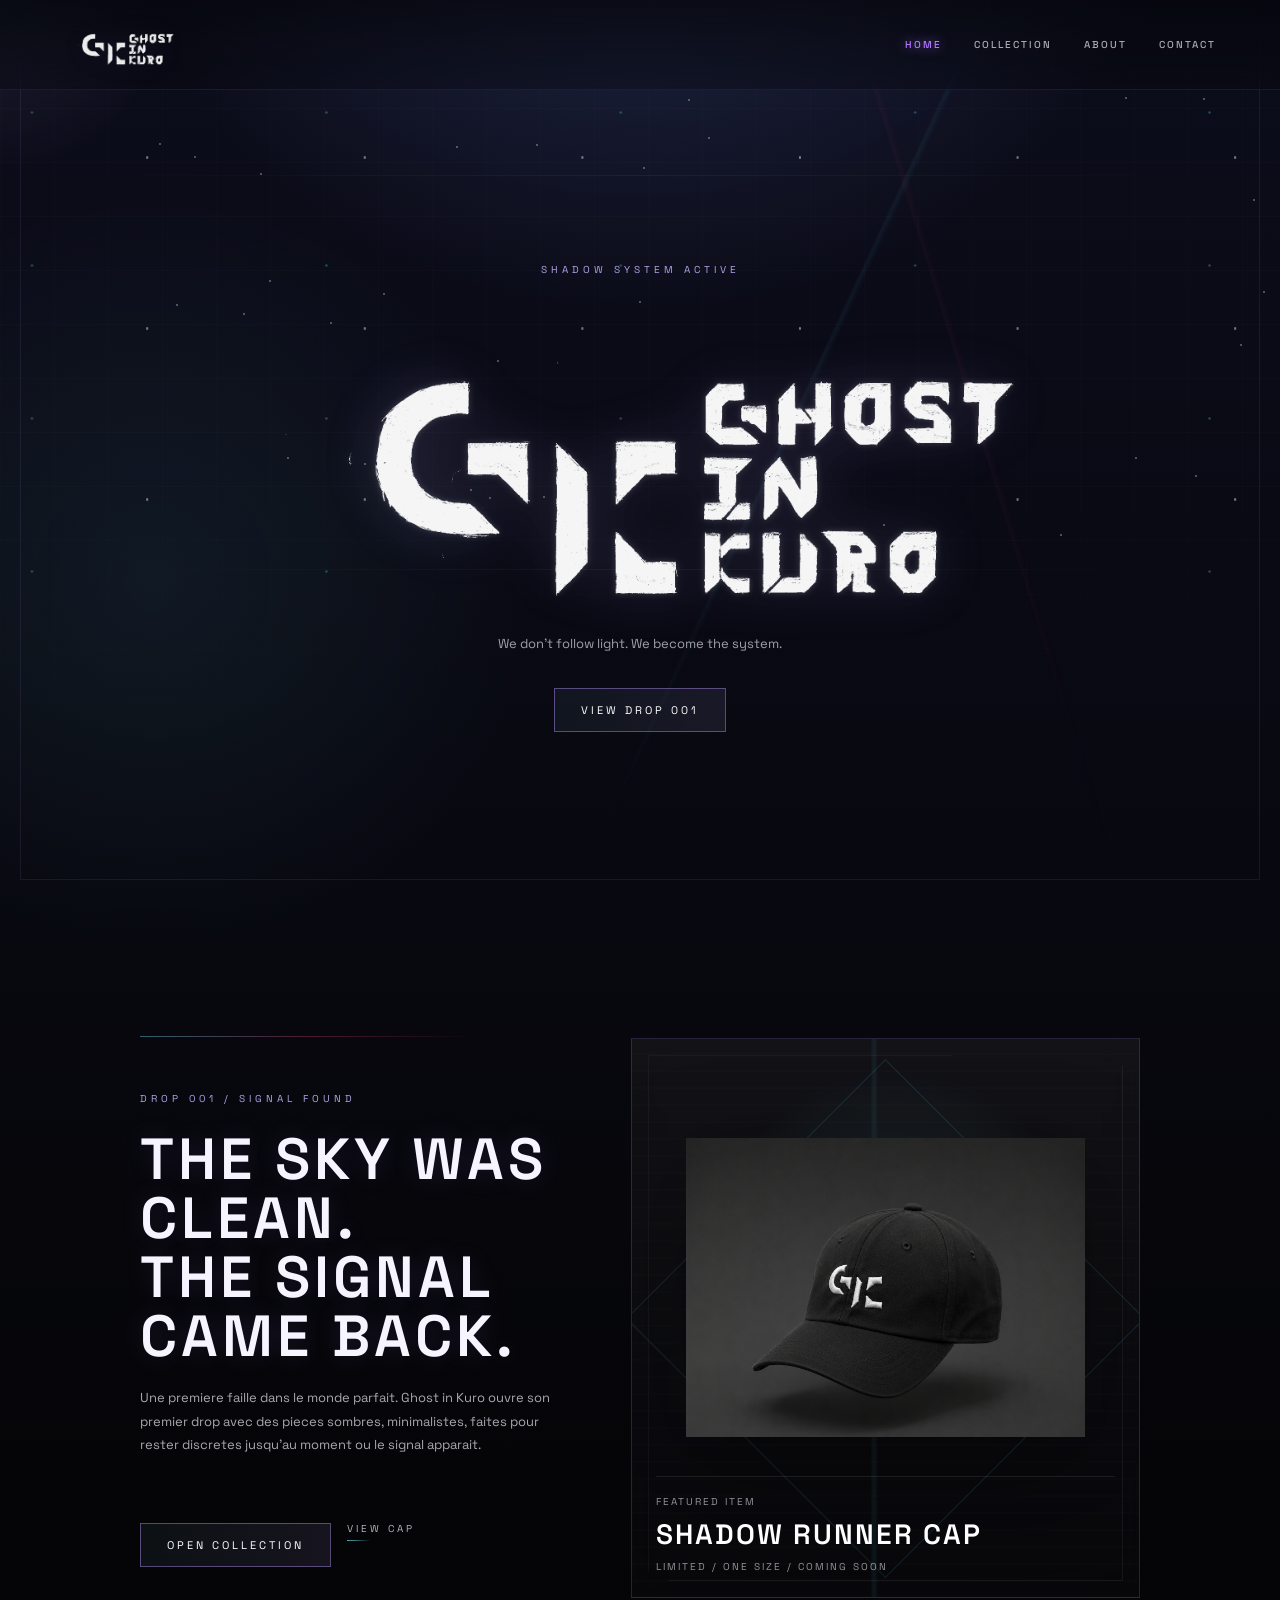
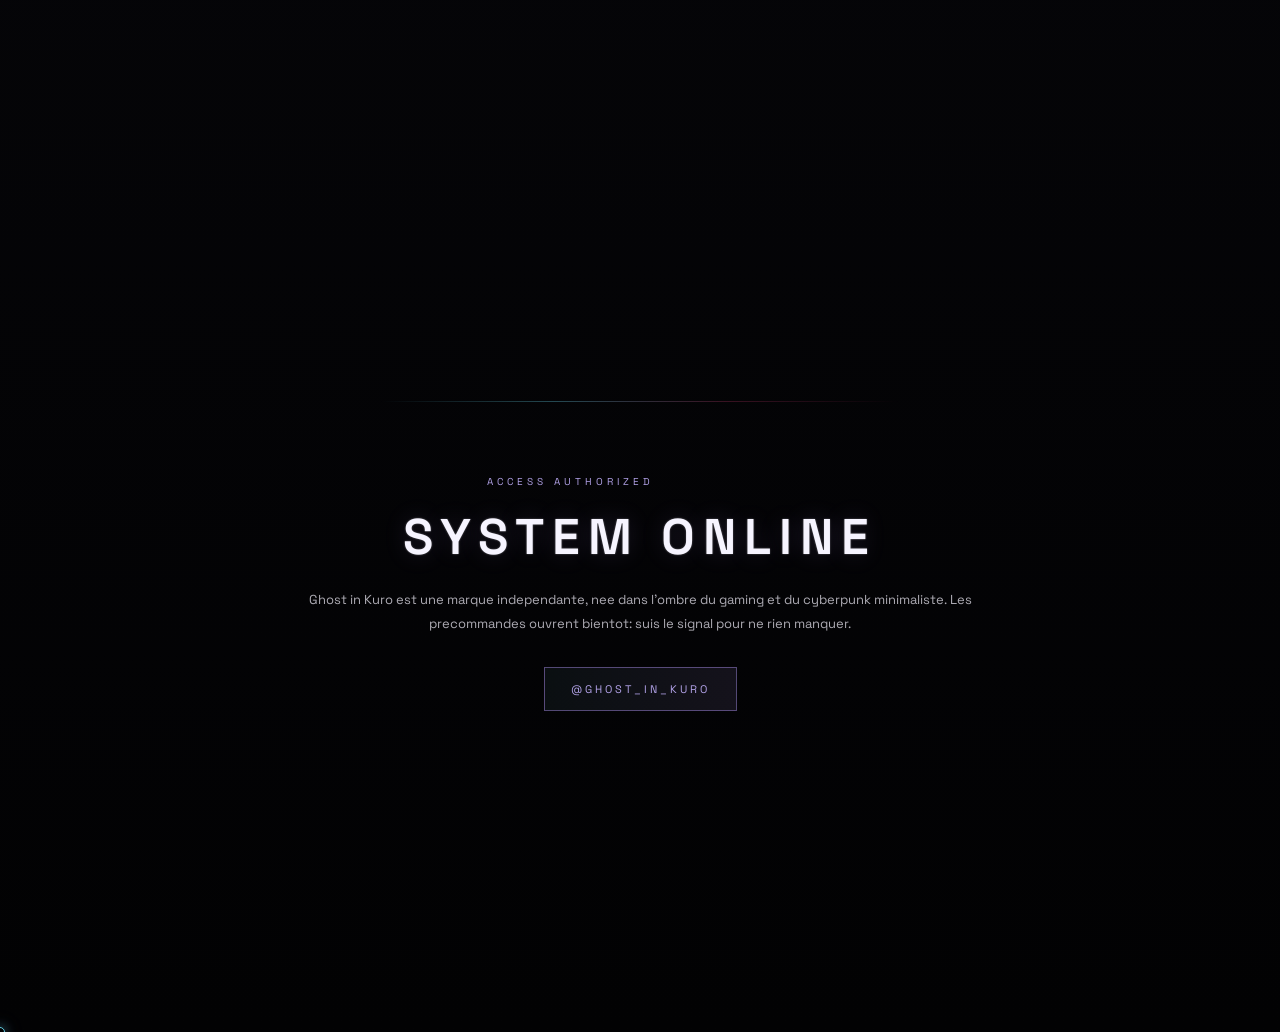
==== index.html @ 665ce345 "accueil section drop" ====
<!DOCTYPE html>
<html lang="fr">

<head>
    <meta charset="UTF-8">
    <meta name="viewport" content="width=device-width, initial-scale=1.0">
    <title>Ghost in Kuro</title>
    <link href="https://fonts.googleapis.com/css2?family=Space+Grotesk:wght@300;400;500;700&display=swap" rel="stylesheet">
    <link rel="stylesheet" href="css/style.css?v=drop-001-20260701">
</head>

<body>

<canvas id="pcb-canvas"></canvas>
<div class="mouse-glow"></div>

<div class="page">

<nav>
    <a class="logo" href="index.html" aria-label="Retour a l'accueil">
        <img src="assets/logos/ghost_in_kuro_logo.png" alt="Ghost in Kuro Logo">
    </a>

    <div class="nav-links">
        <a href="index.html">HOME</a>
        <a href="collections.html">COLLECTION</a>
        <a href="about.html">ABOUT</a>
        <a href="contact.html">CONTACT</a>
    </div>
</nav>

<section class="hero">
    <div class="tagline">SHADOW SYSTEM ACTIVE</div>

    <img class="hero-logo" src="assets/logos/ghost_in_kuro_logo.png" alt="Ghost in Kuro Logo">

    <p>We don't follow light. We become the system.</p>

    <a href="#drop-001" class="enter-btn">VIEW DROP 001</a>
</section>

<section id="drop-001" class="drop-preview">
    <div class="drop-copy">
        <p class="system-tag">DROP 001 / SIGNAL FOUND</p>
        <h2>THE SKY WAS CLEAN.<br>THE SIGNAL CAME BACK.</h2>
        <p>
            Une premiere faille dans le monde parfait. Ghost in Kuro ouvre son
            premier drop avec des pieces sombres, minimalistes, faites pour rester
            discretes jusqu'au moment ou le signal apparait.
        </p>

        <div class="drop-actions">
            <a href="collections.html" class="cta">OPEN COLLECTION</a>
            <a href="product-shadow-runner-cap.html" class="ghost-link">VIEW CAP</a>
        </div>
    </div>

    <a class="drop-feature" href="product-shadow-runner-cap.html" aria-label="Voir la Shadow Runner Cap">
        <div class="drop-feature-media">
            <img src="assets/images/Casquette modélisation pour le site.png" alt="Shadow Runner Cap">
        </div>
        <div class="drop-feature-info">
            <span>FEATURED ITEM</span>
            <strong>Shadow Runner Cap</strong>
            <small>Limited / One size / Coming soon</small>
        </div>
    </a>
</section>

<section id="system" class="system-section">
    <div class="system-container">
        <p class="system-tag">ACCESS AUTHORIZED</p>

        <h2>SYSTEM ONLINE</h2>

        <p class="system-text">
            Ghost in Kuro est une marque independante, nee dans l'ombre du gaming
            et du cyberpunk minimaliste. Les precommandes ouvrent bientot:
            suis le signal pour ne rien manquer.
        </p>

        <a href="https://www.instagram.com/ghost_in_kuro" target="_blank" rel="noopener" class="ig-link">
            @ghost_in_kuro
        </a>
    </div>
</section>

</div>

<script src="js/script.js" defer></script>
<div class="aaa-transition"></div>
<div class="stars"></div>
<div class="cursor-dot"></div>
<div class="transition-overlay"></div>
</body>
</html>
---- css/style.css ----
:root {
    --void: #050508;
    --night: #090914;
    --panel: rgba(255, 255, 255, 0.035);
    --panel-strong: rgba(255, 255, 255, 0.06);
    --line: rgba(184, 153, 255, 0.16);
    --line-hot: rgba(178, 139, 255, 0.62);
    --ink: #f6f4ff;
    --muted: rgba(246, 244, 255, 0.64);
    --ghost: rgba(196, 178, 255, 0.9);
    --cyan: rgba(111, 231, 255, 0.72);
    --fault: rgba(255, 70, 138, 0.5);
    --max: 1120px;
}

* {
    margin: 0;
    padding: 0;
    box-sizing: border-box;
}

html {
    scroll-behavior: smooth;
    background: var(--void);
}

body {
    min-height: 100vh;
    overflow-x: hidden;
    overflow-y: auto;
    background:
        radial-gradient(circle at 50% -10%, rgba(122, 151, 255, 0.26), transparent 36rem),
        radial-gradient(circle at 12% 22%, rgba(111, 231, 255, 0.07), transparent 24rem),
        linear-gradient(180deg, #0c0d1b 0%, var(--void) 56%, #020203 100%);
    color: var(--ink);
    cursor: none;
    font-family: "Space Grotesk", "Inter", Arial, sans-serif;
    opacity: 1;
    transition: opacity 0.3s ease;
}

body::before,
body::after {
    content: "";
    position: fixed;
    inset: 0;
    pointer-events: none;
}

body::before {
    z-index: 0;
    background:
        linear-gradient(rgba(255, 255, 255, 0.022) 1px, transparent 1px),
        linear-gradient(90deg, rgba(255, 255, 255, 0.018) 1px, transparent 1px),
        linear-gradient(115deg, transparent 0 58%, rgba(111, 231, 255, 0.08) 58.2%, transparent 58.6%),
        linear-gradient(73deg, transparent 0 72%, rgba(255, 70, 138, 0.06) 72.2%, transparent 72.7%);
    background-size: 54px 54px, 54px 54px, 100% 100%, 100% 100%;
    mask-image: linear-gradient(to bottom, black 0%, black 52%, transparent 100%);
    opacity: 0.72;
    animation: skyDrift 18s linear infinite;
}

body::after {
    z-index: 1;
    border: 1px solid rgba(184, 153, 255, 0.11);
    inset: 20px;
    background:
        linear-gradient(90deg, transparent, rgba(111, 231, 255, 0.08), transparent) 0 18% / 100% 1px no-repeat,
        linear-gradient(90deg, transparent, rgba(255, 70, 138, 0.1), transparent) 0 64% / 100% 1px no-repeat;
    opacity: 0.9;
}

a,
button,
*::before,
*::after,
* {
    cursor: none !important;
}

a {
    color: inherit;
}

#pcb-canvas {
    position: fixed;
    inset: 0;
    z-index: 0;
    width: 100%;
    height: 100%;
    pointer-events: none;
}

.page,
section,
main {
    position: relative;
    z-index: 2;
}

.mouse-glow {
    position: fixed;
    z-index: 1;
    width: 360px;
    height: 360px;
    border-radius: 50%;
    background: radial-gradient(circle, rgba(111, 231, 255, 0.12), rgba(184, 153, 255, 0.08) 35%, transparent 66%);
    opacity: 0.58;
    pointer-events: none;
    transform: translate(-50%, -50%);
    mix-blend-mode: screen;
}

.stars {
    position: fixed;
    inset: 0;
    z-index: 1;
    height: 65vh;
    pointer-events: none;
    overflow: hidden;
}

.stars::before,
.stars::after {
    content: "";
    position: absolute;
    inset: 0;
}

.stars::before {
    background-image:
        radial-gradient(circle, rgba(255, 255, 255, 0.78) 0 1px, transparent 1.5px),
        radial-gradient(circle, rgba(111, 231, 255, 0.42) 0 1px, transparent 1.5px);
    background-position: 3vw 8vh, 14vw 4vh;
    background-size: 17vw 19vh, 23vw 17vh;
    opacity: 0.58;
    animation: starPulse 4s ease-in-out infinite;
}

.stars::after {
    top: 18vh;
    height: 2px;
    background: linear-gradient(90deg, transparent, rgba(111, 231, 255, 0.34), transparent);
    opacity: 0;
    animation: fractureSweep 7s steps(1) infinite;
}

.star {
    position: absolute;
    width: 2px;
    height: 2px;
    border-radius: 50%;
    background: white;
    opacity: 0.38;
    animation: twinkle 3s infinite ease-in-out;
}

nav {
    display: flex;
    align-items: center;
    justify-content: space-between;
    min-height: 86px;
    padding: 22px clamp(22px, 5vw, 64px);
    border-bottom: 1px solid rgba(184, 153, 255, 0.12);
    background: linear-gradient(180deg, rgba(4, 5, 10, 0.74), rgba(4, 5, 10, 0.3));
    backdrop-filter: blur(16px);
    font-family: "Orbitron", "Space Grotesk", sans-serif;
}

.logo {
    display: flex;
    align-items: center;
    text-decoration: none;
}

.logo img {
    width: 112px;
    height: auto;
    opacity: 0.93;
    filter: drop-shadow(0 0 18px rgba(184, 153, 255, 0.14));
    transition: transform 0.35s ease, filter 0.35s ease, opacity 0.35s ease;
}

.logo:hover img {
    opacity: 1;
    transform: translateY(-1px);
    filter: drop-shadow(0 0 22px rgba(111, 231, 255, 0.18));
}

.nav-links {
    display: flex;
    align-items: center;
    gap: clamp(16px, 3vw, 32px);
}

.nav-links a {
    position: relative;
    padding: 8px 0;
    color: rgba(246, 244, 255, 0.68);
    font-size: 10px;
    font-weight: 500;
    letter-spacing: 2px;
    text-decoration: none;
    text-transform: uppercase;
    transition: color 0.28s ease, text-shadow 0.28s ease;
}

.nav-links a::before,
.nav-links a::after {
    content: "";
    position: absolute;
    left: 0;
    height: 1px;
    background: linear-gradient(90deg, var(--cyan), var(--line-hot), transparent);
    transition: transform 0.28s ease, opacity 0.28s ease;
}

.nav-links a::before {
    top: 2px;
    width: 8px;
    opacity: 0;
}

.nav-links a::after {
    bottom: 2px;
    width: 100%;
    opacity: 0;
    transform: scaleX(0);
    transform-origin: left;
}

.nav-links a:hover {
    color: white;
    text-shadow: 0 0 12px rgba(111, 231, 255, 0.28), 0 0 18px rgba(184, 153, 255, 0.18);
}

.nav-links a:hover::before {
    opacity: 1;
}

.nav-links a:hover::after {
    opacity: 1;
    transform: scaleX(1);
}

.hero {
    display: flex;
    align-items: center;
    justify-content: center;
    flex-direction: column;
    min-height: calc(100vh - 86px);
    padding: 72px 24px;
    text-align: center;
}

.tagline,
.section-title,
.system-tag,
.product-tag {
    font-family: "Orbitron", "Space Grotesk", sans-serif;
    color: var(--ghost);
    font-size: 10px;
    letter-spacing: 4px;
    text-transform: uppercase;
}

.tagline {
    margin-bottom: 22px;
    animation: signalFlicker 5s steps(1) infinite;
}

h1,
.system-container h2 {
    font-family: "Orbitron", "Space Grotesk", sans-serif;
    font-weight: 600;
    line-height: 0.98;
    letter-spacing: 8px;
    text-transform: uppercase;
    text-shadow:
        0 0 24px rgba(184, 153, 255, 0.16),
        0 0 2px rgba(255, 255, 255, 0.38);
}

h1 {
    position: relative;
    max-width: 100%;
    font-size: clamp(52px, 10vw, 92px);
    animation: titleFault 8s steps(1) infinite;
}

.hero-logo {
    width: min(780px, 92vw);
    height: auto;
    opacity: 0.96;
    filter:
        drop-shadow(0 0 32px rgba(184, 153, 255, 0.18))
        drop-shadow(0 0 3px rgba(255, 255, 255, 0.2));
    animation: heroFloat 6s ease-in-out infinite, signalFlicker 9s steps(1) infinite;
}

p {
    max-width: 560px;
    margin-top: 20px;
    color: var(--muted);
    font-size: 13px;
    line-height: 1.8;
}

.enter-btn,
.cta,
.ig-link {
    position: relative;
    display: inline-flex;
    align-items: center;
    justify-content: center;
    min-height: 44px;
    margin-top: 32px;
    padding: 13px 26px;
    overflow: hidden;
    border: 1px solid rgba(184, 153, 255, 0.42);
    background:
        linear-gradient(90deg, rgba(111, 231, 255, 0.04), rgba(184, 153, 255, 0.08)),
        rgba(255, 255, 255, 0.015);
    color: white;
    font-family: "Orbitron", "Space Grotesk", sans-serif;
    font-size: 11px;
    letter-spacing: 3px;
    text-decoration: none;
    text-transform: uppercase;
    transition: transform 0.3s ease, border-color 0.3s ease, box-shadow 0.3s ease, background 0.3s ease;
}

.enter-btn::before,
.cta::before,
.ig-link::before {
    content: "";
    position: absolute;
    inset: 0;
    background: linear-gradient(115deg, transparent 0 42%, rgba(111, 231, 255, 0.24) 48%, transparent 54% 100%);
    opacity: 0;
    transform: translateX(-60%);
    transition: transform 0.42s ease, opacity 0.42s ease;
}

.enter-btn:hover,
.cta:hover,
.ig-link:hover {
    transform: translateY(-3px);
    border-color: rgba(111, 231, 255, 0.58);
    background: rgba(111, 231, 255, 0.06);
    box-shadow:
        0 0 0 1px rgba(111, 231, 255, 0.08),
        0 18px 50px rgba(0, 0, 0, 0.34),
        0 0 26px rgba(111, 231, 255, 0.12);
}

.enter-btn:hover::before,
.cta:hover::before,
.ig-link:hover::before {
    opacity: 1;
    transform: translateX(60%);
}

.shop {
    display: flex;
    align-items: center;
    justify-content: center;
    flex-direction: column;
    min-height: 100vh;
    padding: 120px clamp(20px, 5vw, 60px);
}

.section-title {
    margin-bottom: 42px;
    text-align: center;
}

.grid {
    display: grid;
    grid-template-columns: repeat(3, minmax(0, 1fr));
    gap: 24px;
    width: 100%;
    max-width: 960px;
}

.card {
    position: relative;
    border: 1px solid var(--line);
    background:
        linear-gradient(180deg, rgba(255, 255, 255, 0.044), rgba(255, 255, 255, 0.018)),
        rgba(5, 5, 8, 0.52);
    backdrop-filter: blur(14px);
    transition: transform 0.34s ease, border-color 0.34s ease, box-shadow 0.34s ease, background 0.34s ease;
}

.card::before,
.card::after,
.product-hero-media::before,
.product-panel::before {
    content: "";
    position: absolute;
    pointer-events: none;
}

.card::before,
.product-hero-media::before,
.product-panel::before {
    inset: 12px;
    border: 1px solid rgba(255, 255, 255, 0.055);
    opacity: 0.68;
}

.card::after {
    top: 18px;
    right: -1px;
    width: 44%;
    height: 1px;
    background: linear-gradient(90deg, transparent, var(--cyan), var(--fault));
    opacity: 0;
    animation: fractureBlink 6s steps(1) infinite;
}

.card:hover {
    transform: translateY(-8px);
    border-color: rgba(111, 231, 255, 0.34);
    background:
        linear-gradient(180deg, rgba(111, 231, 255, 0.055), rgba(184, 153, 255, 0.035)),
        rgba(5, 5, 8, 0.64);
    box-shadow:
        0 24px 70px rgba(0, 0, 0, 0.42),
        0 0 36px rgba(111, 231, 255, 0.08);
}

.card:hover::after {
    opacity: 1;
}

.card h3 {
    margin-bottom: 8px;
    font-family: "Orbitron", "Space Grotesk", sans-serif;
    font-size: 14px;
    letter-spacing: 1px;
    line-height: 1.3;
    text-transform: uppercase;
}

.card p {
    margin-top: 0;
    color: rgba(246, 244, 255, 0.58);
    font-size: 11px;
}

.product-grid {
    align-items: stretch;
}

.product-card {
    display: flex;
    flex-direction: column;
    min-height: 400px;
    overflow: hidden;
    color: white;
    text-decoration: none;
}

.product-visual {
    position: relative;
    display: grid;
    place-items: center;
    min-height: 226px;
    border-bottom: 1px solid rgba(184, 153, 255, 0.14);
    background:
        linear-gradient(135deg, rgba(255, 255, 255, 0.07), rgba(255, 255, 255, 0.015)),
        radial-gradient(circle at 50% 42%, rgba(184, 153, 255, 0.23), transparent 54%),
        linear-gradient(90deg, transparent 0 49%, rgba(111, 231, 255, 0.08) 49.5% 50.5%, transparent 51% 100%);
}

.product-visual::before {
    content: "";
    position: absolute;
    inset: 18px;
    border: 1px solid rgba(255, 255, 255, 0.07);
    clip-path: polygon(0 0, 78% 0, 78% 8px, 100% 8px, 100% 100%, 18px 100%, 18px calc(100% - 8px), 0 calc(100% - 8px));
}

.product-visual::after {
    content: "";
    position: absolute;
    left: 18px;
    right: 18px;
    top: 42%;
    height: 1px;
    background: linear-gradient(90deg, transparent, rgba(111, 231, 255, 0.4), rgba(255, 70, 138, 0.28), transparent);
    opacity: 0;
    animation: fractureBlink 5.4s steps(1) infinite;
}

.product-visual img {
    position: relative;
    z-index: 1;
    width: 150px;
    max-width: 58%;
    height: auto;
    opacity: 0.92;
    filter: drop-shadow(0 0 24px rgba(184, 153, 255, 0.18));
    transition: transform 0.38s ease, filter 0.38s ease;
}

.product-card:hover .product-visual img {
    transform: translateY(-4px) scale(1.02);
    filter: drop-shadow(0 0 28px rgba(111, 231, 255, 0.18));
}

.product-visual img.product-photo {
    width: 84%;
    max-width: 240px;
    opacity: 1;
    object-fit: contain;
}

.product-info {
    display: flex;
    flex: 1;
    flex-direction: column;
    padding: 22px;
}

.product-tag {
    display: inline-block;
    width: fit-content;
    margin: 0 0 14px;
    color: var(--ghost);
}

.product-card h3 {
    min-height: 38px;
}

.product-card p {
    flex: 1;
    line-height: 1.65;
}

.product-meta {
    display: flex;
    justify-content: space-between;
    gap: 14px;
    margin-top: 24px;
    padding-top: 16px;
    border-top: 1px solid rgba(255, 255, 255, 0.08);
    color: rgba(246, 244, 255, 0.72);
    font-family: "Orbitron", "Space Grotesk", sans-serif;
    font-size: 10px;
    letter-spacing: 2px;
    text-transform: uppercase;
}

.product-page {
    min-height: calc(100vh - 86px);
    padding: 70px clamp(20px, 5vw, 60px) 110px;
}

.back-link {
    display: inline-block;
    margin: 0 0 28px;
    color: var(--ghost);
    font-family: "Orbitron", "Space Grotesk", sans-serif;
    font-size: 10px;
    letter-spacing: 3px;
    text-decoration: none;
    transition: color 0.28s ease, text-shadow 0.28s ease;
}

.back-link:hover {
    color: white;
    text-shadow: 0 0 14px rgba(111, 231, 255, 0.32);
}

.product-detail {
    display: grid;
    grid-template-columns: minmax(280px, 1.08fr) minmax(300px, 0.92fr);
    gap: 34px;
    align-items: stretch;
    max-width: var(--max);
    margin: 0 auto;
}

.product-hero-media,
.product-panel {
    position: relative;
    border: 1px solid var(--line);
    background:
        linear-gradient(180deg, rgba(255, 255, 255, 0.05), rgba(255, 255, 255, 0.018)),
        rgba(5, 5, 8, 0.56);
    backdrop-filter: blur(14px);
}

.product-hero-media {
    display: grid;
    place-items: center;
    min-height: 560px;
    overflow: hidden;
}

.product-hero-media::after {
    content: "";
    position: absolute;
    inset: 0;
    background:
        radial-gradient(circle at 50% 42%, rgba(184, 153, 255, 0.25), transparent 52%),
        linear-gradient(90deg, transparent 0 48%, rgba(111, 231, 255, 0.08) 48.4% 48.8%, transparent 49.2% 100%),
        repeating-linear-gradient(0deg, transparent 0 13px, rgba(255, 255, 255, 0.028) 14px, transparent 15px);
    opacity: 0.78;
    pointer-events: none;
}

.product-hero-media img {
    position: relative;
    z-index: 1;
    width: min(340px, 68%);
    height: auto;
    opacity: 0.95;
    filter: drop-shadow(0 0 34px rgba(184, 153, 255, 0.18));
}

.product-hero-media img.product-photo {
    width: min(540px, 86%);
    opacity: 1;
    object-fit: contain;
}

.product-panel {
    padding: 42px;
}

.product-panel h1 {
    margin-bottom: 22px;
    font-size: clamp(34px, 5vw, 46px);
    letter-spacing: 4px;
}

.product-description {
    max-width: none;
    margin-bottom: 34px;
}

.detail-row {
    display: flex;
    justify-content: space-between;
    gap: 20px;
    padding: 18px 0;
    border-top: 1px solid rgba(255, 255, 255, 0.08);
    color: rgba(246, 244, 255, 0.58);
    font-family: "Orbitron", "Space Grotesk", sans-serif;
    font-size: 10px;
    letter-spacing: 2px;
    text-transform: uppercase;
}

.detail-row strong {
    color: rgba(246, 244, 255, 0.92);
    font-weight: 500;
    text-align: right;
}

.size-picker {
    display: flex;
    flex-wrap: wrap;
    gap: 10px;
    margin-top: 28px;
}

.size-picker span {
    min-width: 48px;
    padding: 12px 14px;
    border: 1px solid rgba(184, 153, 255, 0.25);
    background: rgba(255, 255, 255, 0.018);
    color: rgba(246, 244, 255, 0.78);
    font-family: "Orbitron", "Space Grotesk", sans-serif;
    font-size: 10px;
    letter-spacing: 2px;
    text-align: center;
}

.product-cta {
    margin-top: 34px;
}

.drop-preview {
    display: grid;
    grid-template-columns: minmax(280px, 0.92fr) minmax(320px, 1.08fr);
    gap: clamp(24px, 5vw, 58px);
    align-items: center;
    max-width: var(--max);
    min-height: 92vh;
    margin: 0 auto;
    padding: 96px clamp(20px, 5vw, 60px);
}

.drop-copy {
    position: relative;
}

.drop-copy::before {
    content: "";
    position: absolute;
    top: -34px;
    left: 0;
    width: min(340px, 78vw);
    height: 1px;
    background: linear-gradient(90deg, var(--cyan), var(--fault), transparent);
    opacity: 0.55;
    animation: fractureBlink 6.2s steps(1) infinite;
}

.drop-copy h2 {
    margin-top: 18px;
    font-family: "Orbitron", "Space Grotesk", sans-serif;
    font-size: clamp(32px, 5vw, 58px);
    font-weight: 600;
    line-height: 1.02;
    letter-spacing: 4px;
    text-transform: uppercase;
    text-shadow: 0 0 26px rgba(184, 153, 255, 0.14);
}

.drop-copy p:not(.system-tag) {
    max-width: 520px;
    color: rgba(246, 244, 255, 0.68);
}

.drop-actions {
    display: flex;
    flex-wrap: wrap;
    gap: 16px;
    align-items: center;
    margin-top: 34px;
}

.ghost-link {
    position: relative;
    padding: 13px 0;
    color: rgba(246, 244, 255, 0.72);
    font-family: "Orbitron", "Space Grotesk", sans-serif;
    font-size: 10px;
    letter-spacing: 3px;
    text-decoration: none;
    text-transform: uppercase;
    transition: color 0.28s ease, text-shadow 0.28s ease;
}

.ghost-link::after {
    content: "";
    position: absolute;
    right: 0;
    bottom: 7px;
    left: 0;
    height: 1px;
    background: linear-gradient(90deg, var(--cyan), transparent);
    transform: scaleX(0.35);
    transform-origin: left;
    transition: transform 0.28s ease;
}

.ghost-link:hover {
    color: white;
    text-shadow: 0 0 14px rgba(111, 231, 255, 0.22);
}

.ghost-link:hover::after {
    transform: scaleX(1);
}

.drop-feature {
    position: relative;
    display: grid;
    min-height: 560px;
    overflow: hidden;
    border: 1px solid rgba(184, 153, 255, 0.18);
    background:
        linear-gradient(180deg, rgba(255, 255, 255, 0.055), rgba(255, 255, 255, 0.016)),
        radial-gradient(circle at 52% 38%, rgba(111, 231, 255, 0.14), transparent 42%),
        rgba(5, 5, 8, 0.58);
    color: white;
    text-decoration: none;
    backdrop-filter: blur(14px);
    transition: transform 0.36s ease, border-color 0.36s ease, box-shadow 0.36s ease;
}

.drop-feature::before,
.drop-feature::after {
    content: "";
    position: absolute;
    pointer-events: none;
}

.drop-feature::before {
    inset: 16px;
    border: 1px solid rgba(255, 255, 255, 0.06);
    clip-path: polygon(0 0, 64% 0, 64% 10px, 100% 10px, 100% 100%, 20px 100%, 20px calc(100% - 10px), 0 calc(100% - 10px));
}

.drop-feature::after {
    inset: 0;
    background:
        linear-gradient(90deg, transparent 0 47%, rgba(111, 231, 255, 0.08) 47.5% 48%, transparent 48.5% 100%),
        repeating-linear-gradient(0deg, transparent 0 15px, rgba(255, 255, 255, 0.025) 16px, transparent 17px);
    opacity: 0.78;
}

.drop-feature:hover {
    transform: translateY(-8px);
    border-color: rgba(111, 231, 255, 0.36);
    box-shadow:
        0 28px 80px rgba(0, 0, 0, 0.46),
        0 0 38px rgba(111, 231, 255, 0.1);
}

.drop-feature-media {
    position: relative;
    z-index: 1;
    display: grid;
    place-items: center;
    padding: 56px 32px 118px;
}

.drop-feature-media::before {
    content: "";
    position: absolute;
    width: min(430px, 72%);
    aspect-ratio: 1;
    border: 1px solid rgba(111, 231, 255, 0.12);
    transform: rotate(45deg);
    animation: slowSpin 18s linear infinite;
}

.drop-feature-media img {
    position: relative;
    z-index: 1;
    width: min(520px, 90%);
    height: auto;
    filter: drop-shadow(0 30px 50px rgba(0, 0, 0, 0.4));
    transition: transform 0.36s ease, filter 0.36s ease;
}

.drop-feature:hover .drop-feature-media img {
    transform: translateY(-6px) scale(1.018);
    filter:
        drop-shadow(0 30px 50px rgba(0, 0, 0, 0.42))
        drop-shadow(0 0 24px rgba(111, 231, 255, 0.12));
}

.drop-feature-info {
    position: absolute;
    right: 24px;
    bottom: 24px;
    left: 24px;
    z-index: 2;
    display: grid;
    gap: 8px;
    padding-top: 18px;
    border-top: 1px solid rgba(255, 255, 255, 0.09);
}

.drop-feature-info span,
.drop-feature-info small {
    color: rgba(246, 244, 255, 0.58);
    font-family: "Orbitron", "Space Grotesk", sans-serif;
    font-size: 10px;
    letter-spacing: 2px;
    text-transform: uppercase;
}

.drop-feature-info strong {
    font-family: "Orbitron", "Space Grotesk", sans-serif;
    font-size: clamp(20px, 3vw, 28px);
    font-weight: 600;
    letter-spacing: 2px;
    text-transform: uppercase;
}

.system-section {
    display: flex;
    align-items: center;
    justify-content: center;
    min-height: 100vh;
    padding: 120px 40px;
}

.system-container {
    position: relative;
    max-width: 720px;
    text-align: center;
}

.system-container::before {
    content: "";
    position: absolute;
    top: -52px;
    left: 50%;
    width: min(520px, 84vw);
    height: 1px;
    background: linear-gradient(90deg, transparent, var(--cyan), var(--fault), transparent);
    opacity: 0.42;
    transform: translateX(-50%);
    animation: fractureBlink 6.8s steps(1) infinite;
}

.system-tag {
    margin-bottom: 22px;
}

.system-container h2 {
    margin-bottom: 26px;
    font-size: clamp(34px, 6vw, 50px);
}

.system-text {
    max-width: 700px;
    color: rgba(246, 244, 255, 0.7);
}

.ig-link {
    color: var(--ghost);
}

.contact-box {
    margin-top: 30px;
}

.contact-box p {
    margin-top: 12px;
    color: rgba(246, 244, 255, 0.72);
    font-family: "Orbitron", "Space Grotesk", sans-serif;
    font-size: 11px;
    letter-spacing: 1.4px;
}

.cursor-dot {
    position: fixed;
    z-index: 9999;
    width: 10px;
    height: 10px;
    border: 1px solid rgba(111, 231, 255, 0.9);
    border-radius: 50%;
    box-shadow:
        0 0 12px rgba(111, 231, 255, 0.46),
        0 0 22px rgba(184, 153, 255, 0.22);
    pointer-events: none;
    transform: translate(-50%, -50%);
}

.cursor-trail {
    position: fixed;
    z-index: 9998;
    width: 6px;
    height: 6px;
    border-radius: 50%;
    background: rgba(184, 153, 255, 0.36);
    pointer-events: none;
    transform: translate(-50%, -50%);
    animation: fadeOut 0.62s linear forwards;
}

.aaa-transition,
.transition-overlay {
    position: fixed;
    inset: 0;
    z-index: 99999;
    background: black;
    opacity: 0;
    pointer-events: none;
}

.aaa-transition.active,
.transition-overlay.active {
    animation: aaaGlitch 0.56s steps(2) forwards;
}

@keyframes skyDrift {
    from { background-position: 0 0, 0 0, 0 0, 0 0; }
    to { background-position: 54px 54px, -54px 54px, 0 0, 0 0; }
}

@keyframes starPulse {
    0%, 100% { opacity: 0.42; }
    50% { opacity: 0.72; }
}

@keyframes twinkle {
    0%, 100% { opacity: 0.2; transform: scale(1); }
    50% { opacity: 0.82; transform: scale(1.25); }
}

@keyframes fractureSweep {
    0%, 78%, 100% { opacity: 0; transform: translateY(0); }
    79% { opacity: 0.65; transform: translateY(-16vh); }
    80% { opacity: 0.08; transform: translateY(23vh); }
    81% { opacity: 0.5; transform: translateY(5vh); }
    82% { opacity: 0; transform: translateY(0); }
}

@keyframes fractureBlink {
    0%, 12%, 14%, 58%, 60%, 100% { opacity: 0; }
    13%, 59% { opacity: 0.78; }
}

@keyframes signalFlicker {
    0%, 8%, 10%, 64%, 66%, 100% { opacity: 1; filter: none; }
    9% { opacity: 0.72; filter: hue-rotate(22deg); }
    65% { opacity: 0.84; filter: contrast(1.25); }
}

@keyframes titleFault {
    0%, 88%, 100% { transform: translate(0); text-shadow: 0 0 24px rgba(184, 153, 255, 0.16), 0 0 2px rgba(255, 255, 255, 0.38); }
    89% { transform: translateX(-1px); text-shadow: 2px 0 rgba(111, 231, 255, 0.42), -2px 0 rgba(255, 70, 138, 0.28); }
    90% { transform: translateX(1px); }
    91% { transform: translate(0); }
}

@keyframes heroFloat {
    0%, 100% { transform: translateY(0); }
    50% { transform: translateY(-8px); }
}

@keyframes slowSpin {
    from { transform: rotate(45deg); }
    to { transform: rotate(405deg); }
}

@keyframes fadeOut {
    from { opacity: 1; transform: translate(-50%, -50%) scale(1); }
    to { opacity: 0; transform: translate(-50%, -50%) scale(0.25); }
}

@keyframes aaaGlitch {
    0% { opacity: 0; transform: translateX(0); filter: contrast(1); }
    20% { opacity: 1; transform: translateX(-6px); filter: hue-rotate(90deg); }
    42% { transform: translateX(6px); }
    62% { transform: translateX(-3px); }
    100% { opacity: 1; transform: translateX(0); filter: contrast(1); }
}

@media (max-width: 900px) {
    .grid,
    .product-detail,
    .drop-preview {
        grid-template-columns: 1fr;
    }

    .grid {
        max-width: 460px;
    }

    .product-hero-media {
        min-height: 430px;
    }

    .drop-preview {
        min-height: auto;
    }

    .drop-feature {
        min-height: 470px;
    }
}

@media (max-width: 768px) {
    body::after {
        inset: 12px;
    }

    nav {
        flex-direction: column;
        gap: 14px;
        min-height: auto;
        padding: 16px 20px;
    }

    .logo img {
        width: 82px;
    }

    .nav-links {
        justify-content: center;
        flex-wrap: wrap;
        gap: 10px 16px;
    }

    .nav-links a {
        font-size: 9px;
        letter-spacing: 1px;
    }

    .hero {
        min-height: auto;
        padding: 64px 20px 72px;
    }

    .hero-logo {
        width: min(85vw, 350px);
    }

    h1 {
        letter-spacing: 4px;
    }

    p,
    .hero p {
        font-size: 12px;
    }

    .enter-btn,
    .cta,
    .ig-link {
        width: min(100%, 330px);
        padding: 12px 18px;
        font-size: 10px;
        letter-spacing: 2px;
    }

    .shop {
        min-height: auto;
        padding: 74px 20px;
    }

    .product-card {
        min-height: 370px;
    }

    .product-page {
        padding: 42px 20px 82px;
    }

    .drop-preview {
        padding: 76px 20px;
    }

    .drop-copy h2 {
        letter-spacing: 2px;
    }

    .drop-actions {
        align-items: stretch;
        flex-direction: column;
    }

    .ghost-link {
        width: min(100%, 330px);
        text-align: center;
    }

    .drop-feature {
        min-height: 410px;
    }

    .drop-feature-media {
        padding: 42px 18px 116px;
    }

    .product-hero-media {
        min-height: 340px;
    }

    .product-panel {
        padding: 28px 22px;
    }

    .product-panel h1 {
        letter-spacing: 2px;
    }

    .detail-row {
        align-items: flex-start;
        flex-direction: column;
        gap: 8px;
    }

    .detail-row strong {
        text-align: left;
    }

    .system-section {
        min-height: auto;
        padding: 76px 24px;
    }
}

@media (prefers-reduced-motion: reduce) {
    *,
    *::before,
    *::after {
        scroll-behavior: auto !important;
        animation-duration: 0.001ms !important;
        animation-iteration-count: 1 !important;
        transition-duration: 0.001ms !important;
    }
}
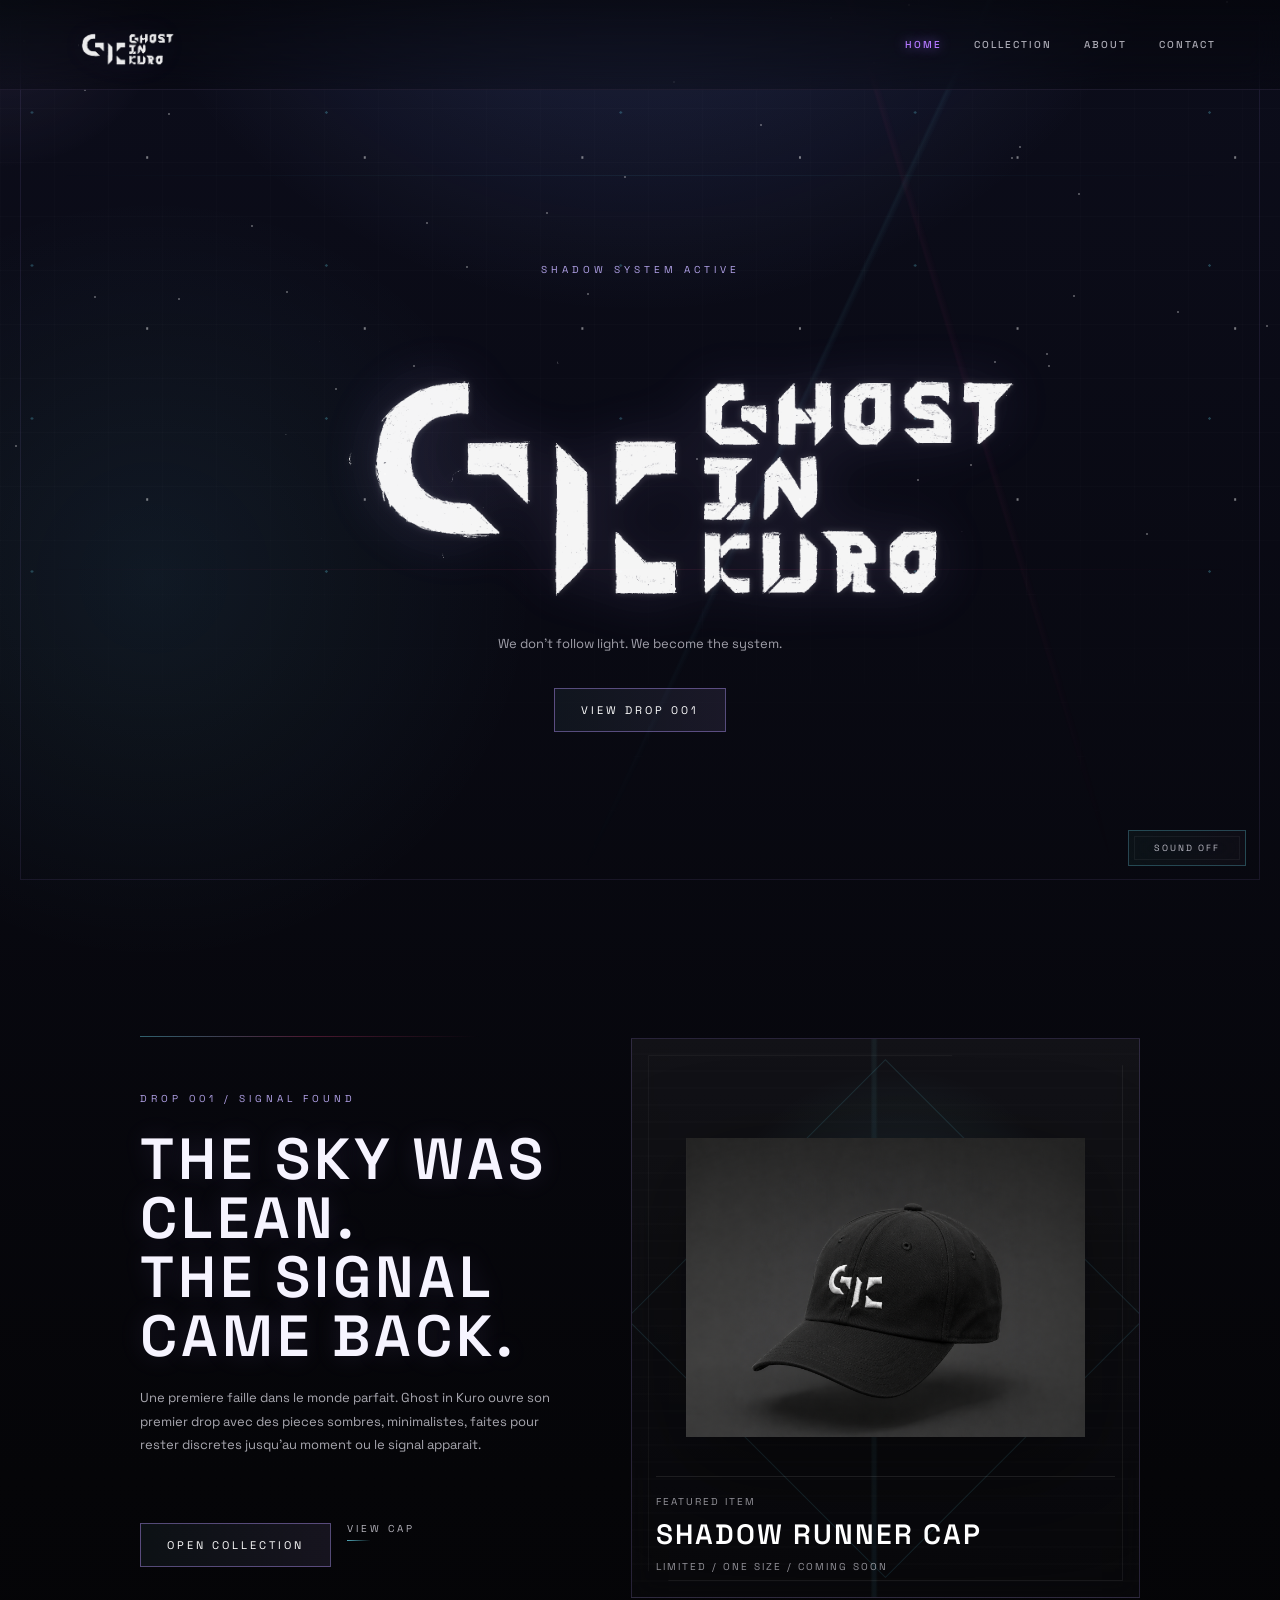
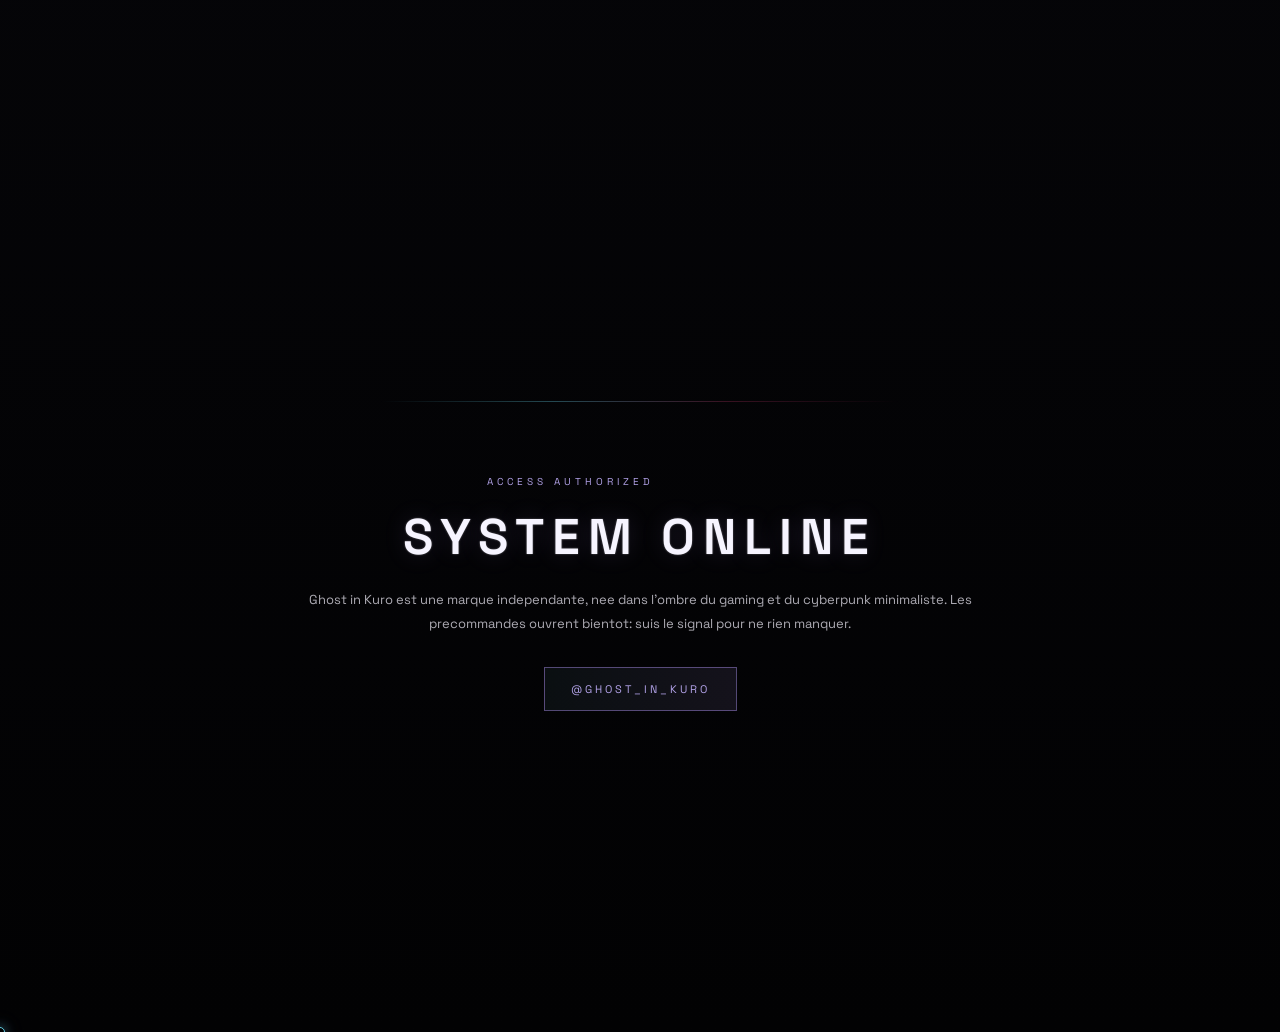
==== commit 999c0230: "music 1" ====
--- a/index.html
+++ b/index.html
@@ -6,13 +6,15 @@
     <meta name="viewport" content="width=device-width, initial-scale=1.0">
     <title>Ghost in Kuro</title>
     <link href="https://fonts.googleapis.com/css2?family=Space+Grotesk:wght@300;400;500;700&display=swap" rel="stylesheet">
-    <link rel="stylesheet" href="css/style.css?v=drop-001-20260701">
+    <link rel="stylesheet" href="css/style.css?v=audio-20260706">
 </head>
 
 <body>
 
 <canvas id="pcb-canvas"></canvas>
 <div class="mouse-glow"></div>
+<audio id="background-audio" src="assets/musique de fond/uniquecreativeaudio-ambient-sci-fi-electronic-dreamer-calm-synth-instrumental-294746.mp3" loop preload="auto"></audio>
+<button class="audio-toggle" type="button">SOUND OFF</button>
 
 <div class="page">
 
--- a/css/style.css
+++ b/css/style.css
@@ -111,6 +111,42 @@
     mix-blend-mode: screen;
 }
 
+.audio-toggle {
+    position: fixed;
+    right: 34px;
+    bottom: 34px;
+    z-index: 50;
+    min-width: 118px;
+    padding: 11px 14px;
+    border: 1px solid rgba(111, 231, 255, 0.26);
+    background:
+        linear-gradient(90deg, rgba(111, 231, 255, 0.06), rgba(184, 153, 255, 0.05)),
+        rgba(5, 5, 8, 0.72);
+    color: rgba(246, 244, 255, 0.74);
+    font-family: "Orbitron", "Space Grotesk", sans-serif;
+    font-size: 9px;
+    letter-spacing: 2px;
+    text-transform: uppercase;
+    backdrop-filter: blur(14px);
+    transition: transform 0.28s ease, color 0.28s ease, border-color 0.28s ease, box-shadow 0.28s ease;
+}
+
+.audio-toggle::before {
+    content: "";
+    position: absolute;
+    inset: 5px;
+    border: 1px solid rgba(255, 255, 255, 0.05);
+    pointer-events: none;
+}
+
+.audio-toggle:hover,
+.audio-toggle.active {
+    color: white;
+    border-color: rgba(111, 231, 255, 0.52);
+    box-shadow: 0 0 22px rgba(111, 231, 255, 0.12);
+    transform: translateY(-2px);
+}
+
 .stars {
     position: fixed;
     inset: 0;
@@ -518,6 +554,36 @@
     object-fit: contain;
 }
 
+.product-visual img.apparel-photo,
+.product-visual img.product-photo[src$=".jpg"] {
+    width: 100%;
+    max-width: none;
+    height: 226px;
+    object-fit: cover;
+    opacity: 0.92;
+    filter: saturate(0.78) contrast(1.08) brightness(0.84);
+}
+
+.locked-visual img {
+    opacity: 0.5;
+    filter: blur(1px) drop-shadow(0 0 24px rgba(184, 153, 255, 0.18));
+}
+
+.lock-mark {
+    position: absolute;
+    right: 18px;
+    bottom: 18px;
+    z-index: 2;
+    padding: 8px 10px;
+    border: 1px solid rgba(111, 231, 255, 0.22);
+    background: rgba(5, 5, 8, 0.58);
+    color: rgba(246, 244, 255, 0.72);
+    font-family: "Orbitron", "Space Grotesk", sans-serif;
+    font-size: 9px;
+    letter-spacing: 2px;
+    text-transform: uppercase;
+}
+
 .product-info {
     display: flex;
     flex: 1;
@@ -585,6 +651,11 @@
     margin: 0 auto;
 }
 
+.product-hero-stack {
+    display: grid;
+    gap: 14px;
+}
+
 .product-hero-media,
 .product-panel {
     position: relative;
@@ -629,6 +700,56 @@
     object-fit: contain;
 }
 
+.product-hero-media img.apparel-photo,
+.product-hero-media img.product-photo[src$=".jpg"] {
+    width: 100%;
+    height: 560px;
+    object-fit: cover;
+    opacity: 0.94;
+    filter: saturate(0.82) contrast(1.08) brightness(0.86);
+}
+
+.product-gallery {
+    display: grid;
+    grid-template-columns: repeat(4, minmax(0, 1fr));
+    gap: 10px;
+}
+
+.gallery-tile {
+    position: relative;
+    min-height: 106px;
+    overflow: hidden;
+    border: 1px solid rgba(184, 153, 255, 0.14);
+    background: rgba(255, 255, 255, 0.025);
+}
+
+.gallery-tile.active {
+    border-color: rgba(111, 231, 255, 0.38);
+    box-shadow: 0 0 18px rgba(111, 231, 255, 0.08);
+}
+
+.gallery-tile img {
+    width: 100%;
+    height: 100%;
+    min-height: 106px;
+    object-fit: cover;
+    filter: saturate(0.75) contrast(1.08) brightness(0.82);
+}
+
+.gallery-tile span {
+    position: absolute;
+    right: 8px;
+    bottom: 8px;
+    left: 8px;
+    z-index: 1;
+    color: rgba(246, 244, 255, 0.72);
+    font-family: "Orbitron", "Space Grotesk", sans-serif;
+    font-size: 8px;
+    letter-spacing: 1.5px;
+    text-transform: uppercase;
+    text-shadow: 0 0 12px rgba(0, 0, 0, 0.8);
+}
+
 .product-panel {
     padding: 42px;
 }
@@ -642,6 +763,36 @@
 .product-description {
     max-width: none;
     margin-bottom: 34px;
+}
+
+.drop-status {
+    display: grid;
+    gap: 8px;
+    margin: 0 0 28px;
+    padding: 18px;
+    border: 1px solid rgba(111, 231, 255, 0.18);
+    background:
+        linear-gradient(90deg, rgba(111, 231, 255, 0.045), rgba(184, 153, 255, 0.035)),
+        rgba(255, 255, 255, 0.018);
+}
+
+.drop-status span,
+.drop-status small,
+.drop-rules span {
+    color: rgba(246, 244, 255, 0.58);
+    font-family: "Orbitron", "Space Grotesk", sans-serif;
+    font-size: 9px;
+    letter-spacing: 2px;
+    text-transform: uppercase;
+}
+
+.drop-status strong {
+    color: rgba(246, 244, 255, 0.94);
+    font-family: "Orbitron", "Space Grotesk", sans-serif;
+    font-size: 14px;
+    font-weight: 500;
+    letter-spacing: 2px;
+    text-transform: uppercase;
 }
 
 .detail-row {
@@ -684,6 +835,19 @@
 
 .product-cta {
     margin-top: 34px;
+}
+
+.drop-rules {
+    display: flex;
+    flex-wrap: wrap;
+    gap: 10px;
+    margin-top: 24px;
+}
+
+.drop-rules span {
+    padding: 9px 10px;
+    border: 1px solid rgba(184, 153, 255, 0.18);
+    background: rgba(255, 255, 255, 0.018);
 }
 
 .drop-preview {
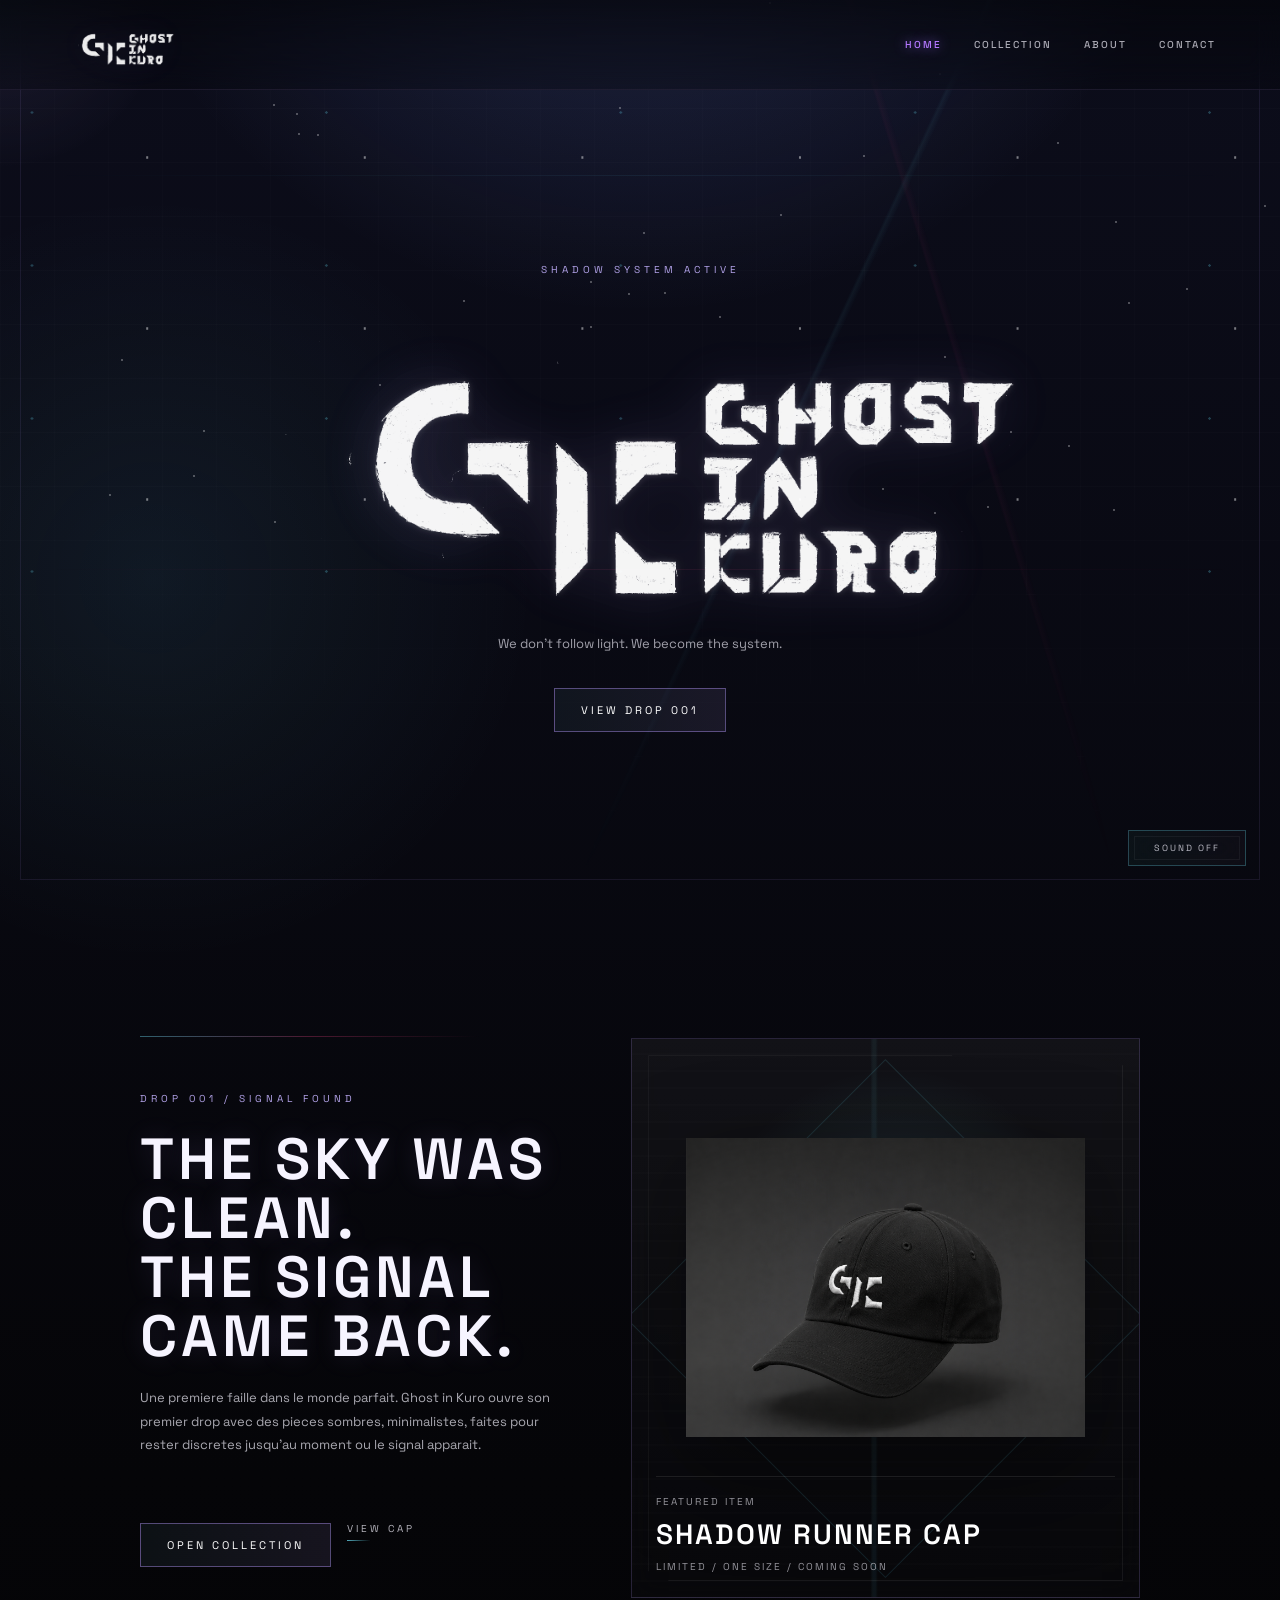
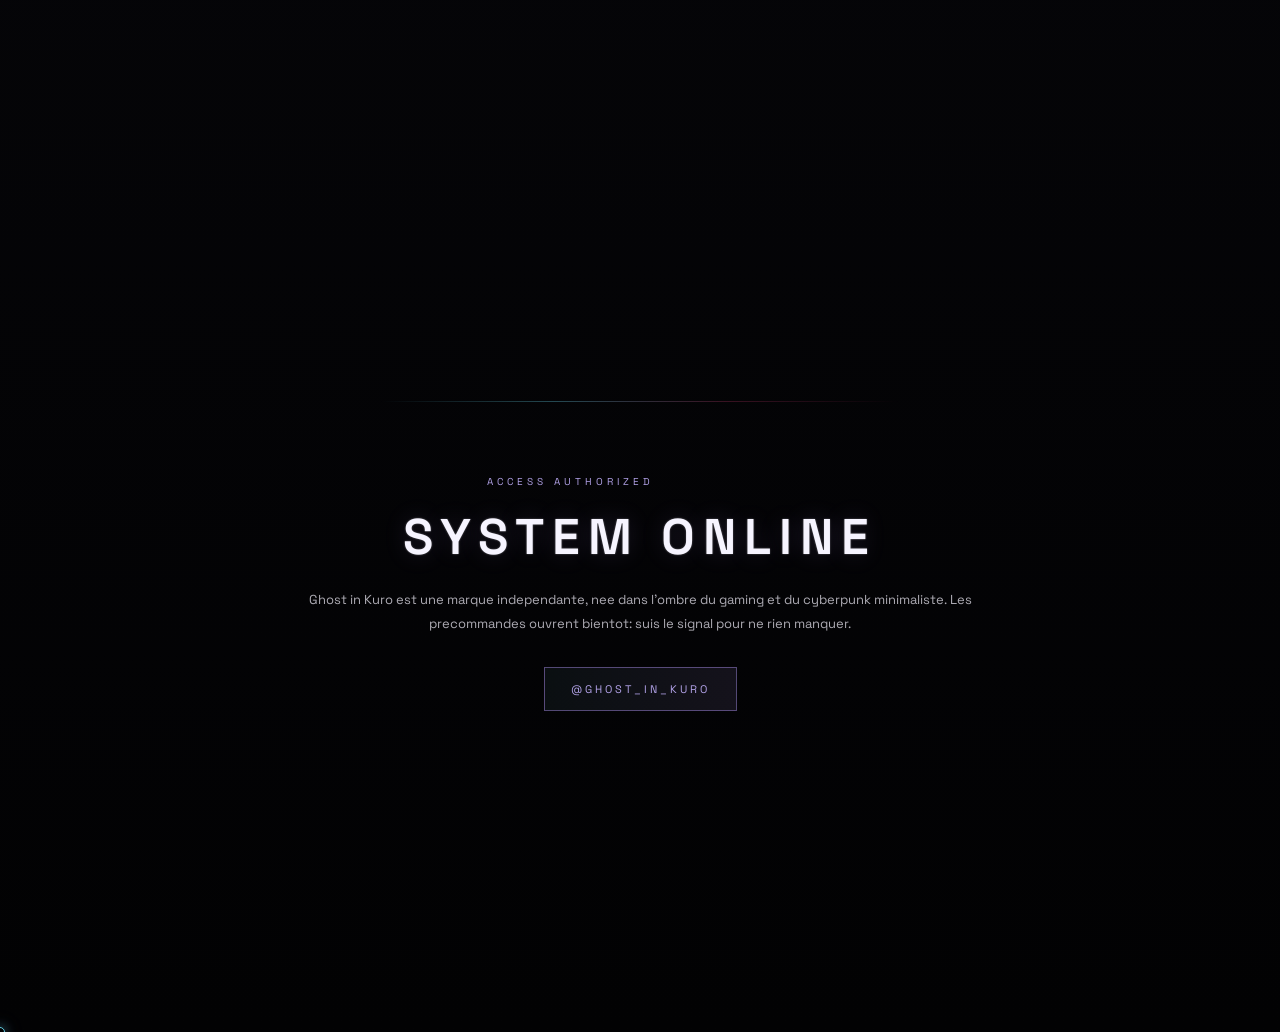
==== commit af570ebb: "music 2" ====
--- a/index.html
+++ b/index.html
@@ -6,14 +6,14 @@
     <meta name="viewport" content="width=device-width, initial-scale=1.0">
     <title>Ghost in Kuro</title>
     <link href="https://fonts.googleapis.com/css2?family=Space+Grotesk:wght@300;400;500;700&display=swap" rel="stylesheet">
-    <link rel="stylesheet" href="css/style.css?v=audio-20260706">
+    <link rel="stylesheet" href="css/style.css?v=audio-fix-20260706">
 </head>
 
 <body>
 
 <canvas id="pcb-canvas"></canvas>
 <div class="mouse-glow"></div>
-<audio id="background-audio" src="assets/musique de fond/uniquecreativeaudio-ambient-sci-fi-electronic-dreamer-calm-synth-instrumental-294746.mp3" loop preload="auto"></audio>
+<audio id="background-audio" src="assets/musique%20de%20fond/uniquecreativeaudio-ambient-sci-fi-electronic-dreamer-calm-synth-instrumental-294746.mp3" loop preload="auto"></audio>
 <button class="audio-toggle" type="button">SOUND OFF</button>
 
 <div class="page">
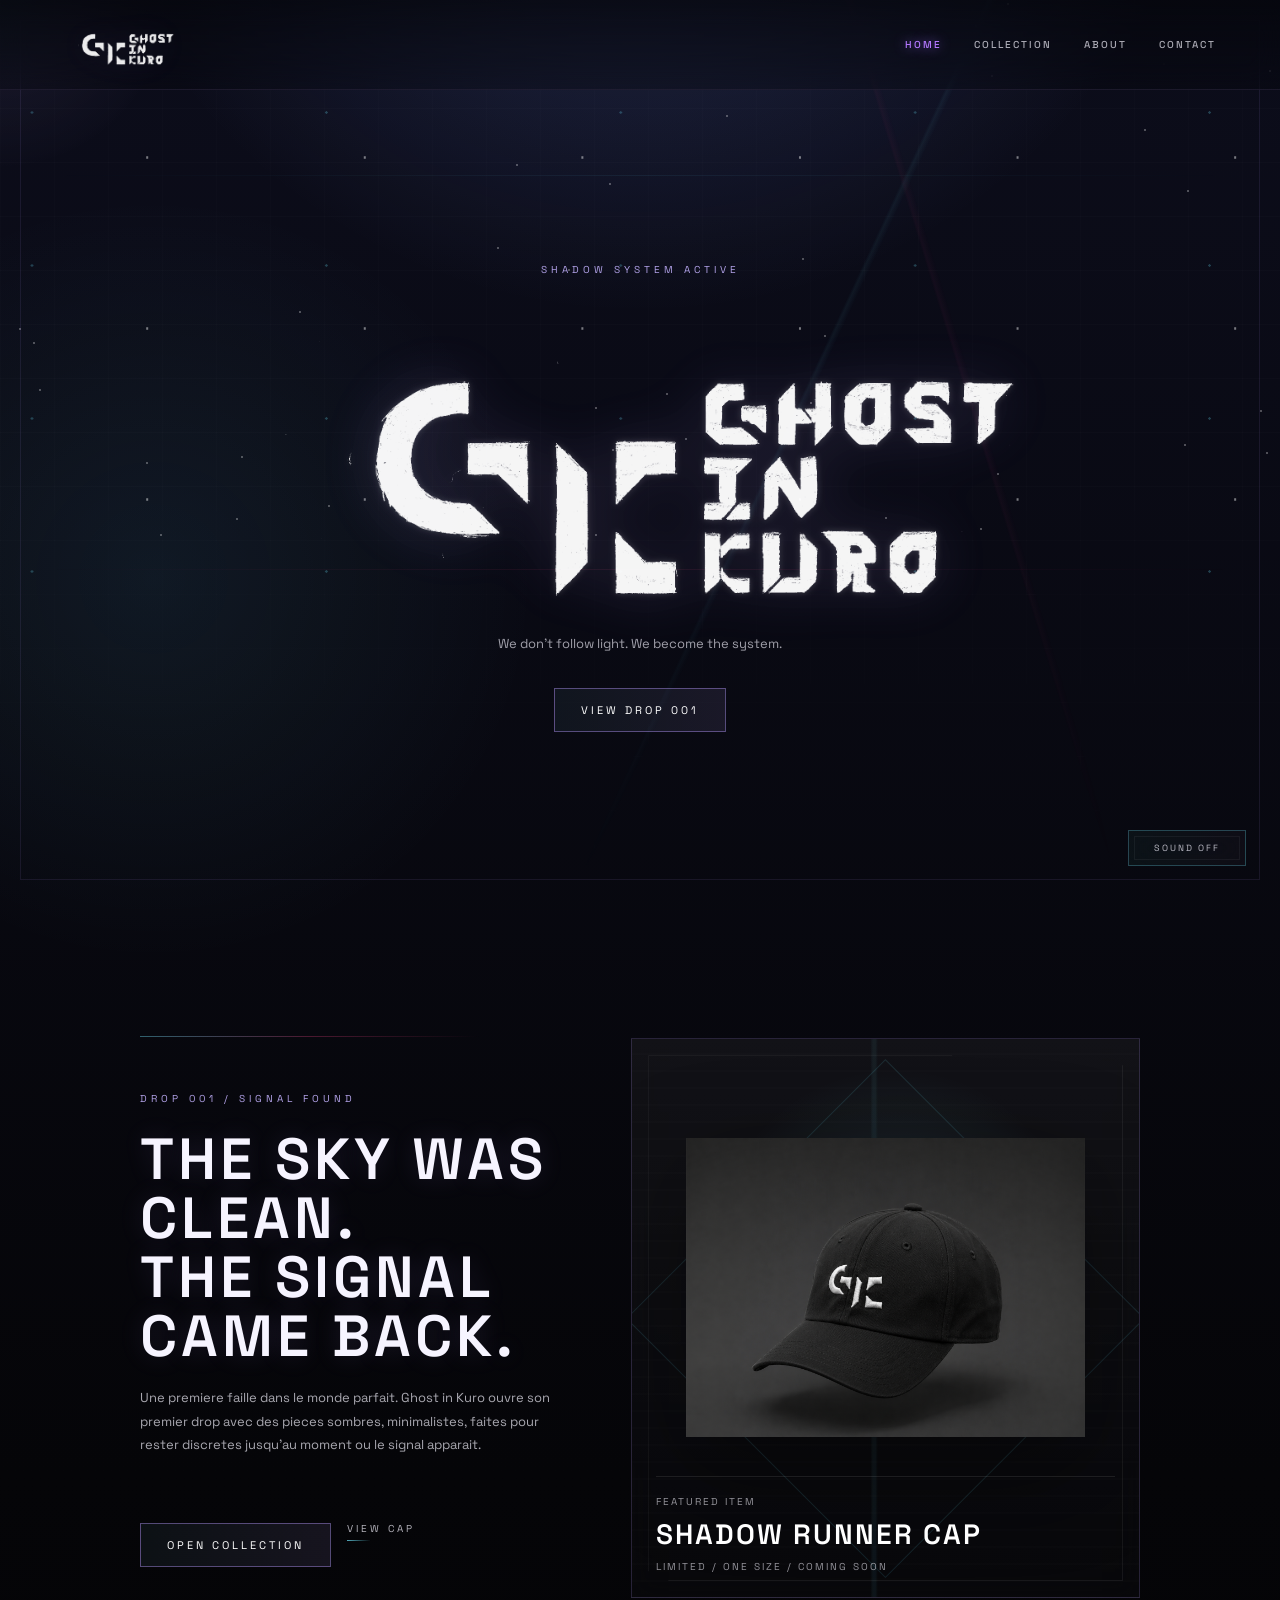
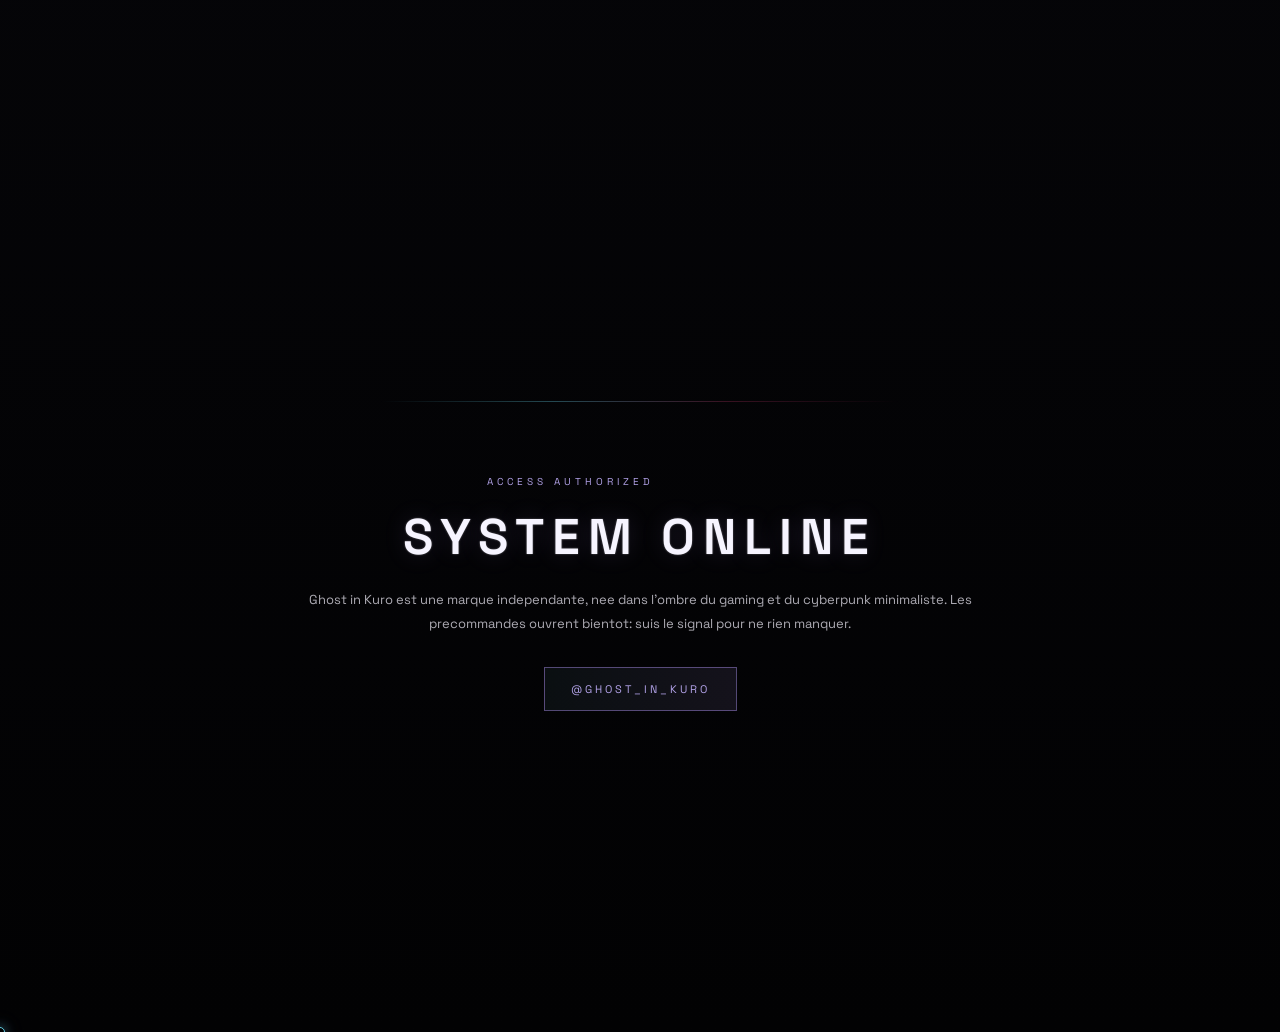
==== commit f897a20d: "Ameliore mobile scroll et reprise audio" ====
--- a/index.html
+++ b/index.html
@@ -1,4 +1,4 @@
-<!DOCTYPE html>
+﻿<!DOCTYPE html>
 <html lang="fr">
 
 <head>
@@ -6,7 +6,7 @@
     <meta name="viewport" content="width=device-width, initial-scale=1.0">
     <title>Ghost in Kuro</title>
     <link href="https://fonts.googleapis.com/css2?family=Space+Grotesk:wght@300;400;500;700&display=swap" rel="stylesheet">
-    <link rel="stylesheet" href="css/style.css?v=audio-fix-20260706">
+    <link rel="stylesheet" href="css/style.css?v=mobile-audio-20260730">
 </head>
 
 <body>
@@ -89,7 +89,7 @@
 
 </div>
 
-<script src="js/script.js" defer></script>
+<script src="js/script.js?v=mobile-audio-20260730" defer></script>
 <div class="aaa-transition"></div>
 <div class="stars"></div>
 <div class="cursor-dot"></div>
--- a/css/style.css
+++ b/css/style.css
@@ -1,4 +1,4 @@
-:root {
+﻿:root {
     --void: #050508;
     --night: #090914;
     --panel: rgba(255, 255, 255, 0.035);
@@ -284,7 +284,7 @@
     align-items: center;
     justify-content: center;
     flex-direction: column;
-    min-height: calc(100vh - 86px);
+    min-height: calc(100svh - 86px);
     padding: 72px 24px;
     text-align: center;
 }
@@ -622,7 +622,7 @@
 }
 
 .product-page {
-    min-height: calc(100vh - 86px);
+    min-height: calc(100svh - 86px);
     padding: 70px clamp(20px, 5vw, 60px) 110px;
 }
 
@@ -1257,12 +1257,12 @@
     }
 
     .hero {
-        min-height: auto;
-        padding: 64px 20px 72px;
+        min-height: calc(100svh - 132px);
+        padding: 28px 20px 40px;
     }
 
     .hero-logo {
-        width: min(85vw, 350px);
+        width: min(82vw, 330px);
     }
 
     h1 {
@@ -1281,6 +1281,14 @@
         padding: 12px 18px;
         font-size: 10px;
         letter-spacing: 2px;
+    }
+
+    .audio-toggle {
+        right: 18px;
+        bottom: 18px;
+        min-width: 104px;
+        padding: 10px 12px;
+        font-size: 8px;
     }
 
     .shop {
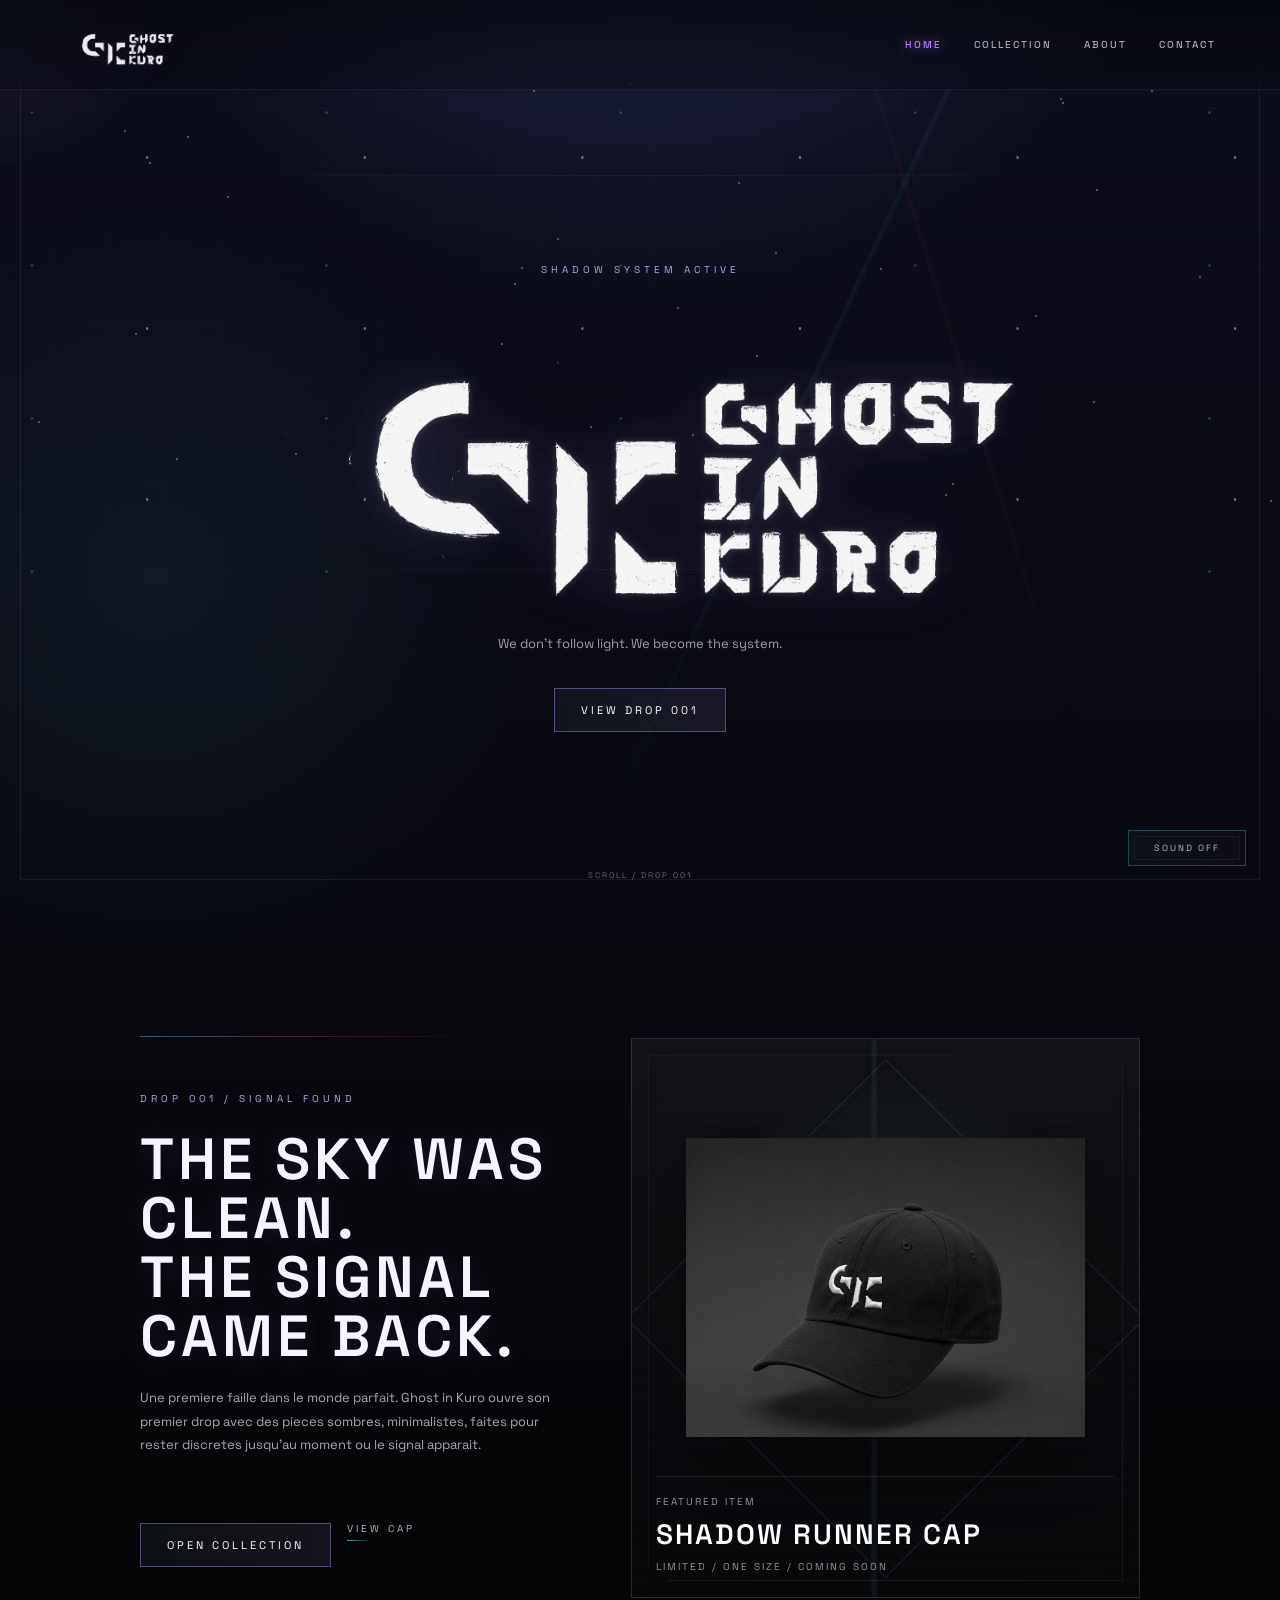
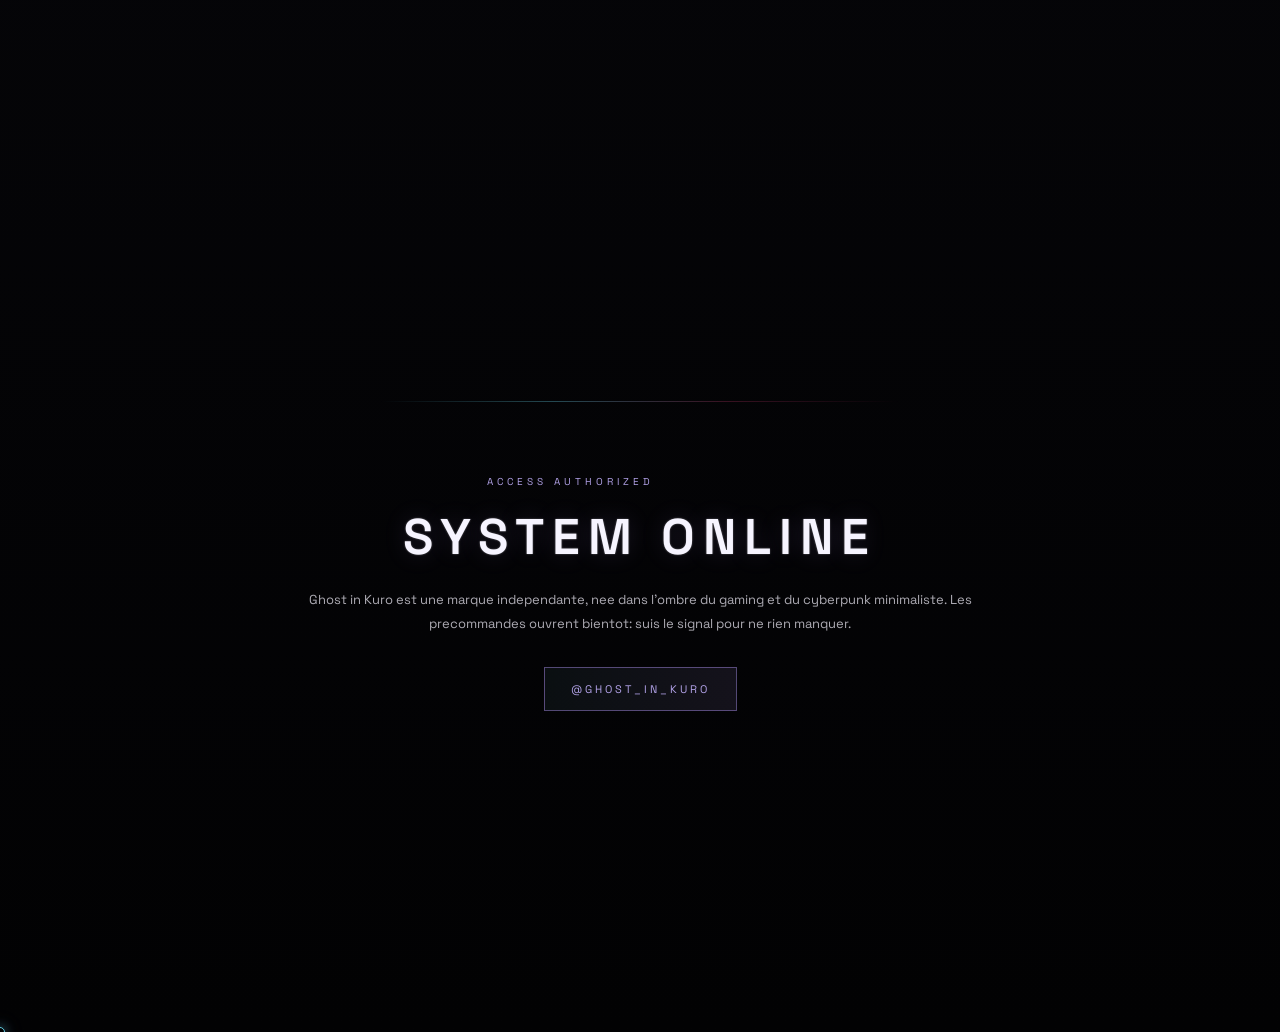
==== commit 9a7eb621: "update random 1" ====
--- a/index.html
+++ b/index.html
@@ -6,7 +6,7 @@
     <meta name="viewport" content="width=device-width, initial-scale=1.0">
     <title>Ghost in Kuro</title>
     <link href="https://fonts.googleapis.com/css2?family=Space+Grotesk:wght@300;400;500;700&display=swap" rel="stylesheet">
-    <link rel="stylesheet" href="css/style.css?v=mobile-audio-20260730">
+    <link rel="stylesheet" href="css/style.css?v=polish-20260730">
 </head>
 
 <body>
@@ -89,7 +89,7 @@
 
 </div>
 
-<script src="js/script.js?v=mobile-audio-20260730" defer></script>
+<script src="js/script.js?v=polish-20260730" defer></script>
 <div class="aaa-transition"></div>
 <div class="stars"></div>
 <div class="cursor-dot"></div>
--- a/css/style.css
+++ b/css/style.css
@@ -1368,3 +1368,135 @@
         transition-duration: 0.001ms !important;
     }
 }
+
+/* =====================
+   POLISH PASS
+===================== */
+.reveal {
+    opacity: 0;
+    transform: translateY(22px);
+    transition: opacity 0.7s ease, transform 0.7s ease;
+}
+
+.reveal.visible {
+    opacity: 1;
+    transform: translateY(0);
+}
+
+.gallery-tile {
+    cursor: none !important;
+    transition: border-color 0.28s ease, transform 0.28s ease, box-shadow 0.28s ease;
+}
+
+.gallery-tile:hover {
+    transform: translateY(-3px);
+    border-color: rgba(111, 231, 255, 0.36);
+    box-shadow: 0 0 18px rgba(111, 231, 255, 0.08);
+}
+
+.hero::after {
+    content: "SCROLL / DROP 001";
+    position: absolute;
+    bottom: 24px;
+    left: 50%;
+    color: rgba(246, 244, 255, 0.42);
+    font-family: "Orbitron", "Space Grotesk", sans-serif;
+    font-size: 8px;
+    letter-spacing: 2px;
+    text-transform: uppercase;
+    transform: translateX(-50%);
+    animation: scrollCue 1.9s ease-in-out infinite;
+}
+
+@keyframes scrollCue {
+    0%, 100% { opacity: 0.28; transform: translate(-50%, 0); }
+    50% { opacity: 0.72; transform: translate(-50%, 7px); }
+}
+
+@supports (height: 100dvh) {
+    .hero {
+        min-height: calc(100dvh - 86px);
+    }
+
+    @media (max-width: 768px) {
+        .hero {
+            min-height: calc(100dvh - 132px);
+        }
+    }
+}
+
+@media (max-width: 480px) {
+    nav {
+        gap: 10px;
+        padding: 14px 16px;
+    }
+
+    .nav-links {
+        gap: 8px 12px;
+    }
+
+    .hero {
+        min-height: calc(100svh - 118px);
+        padding: 18px 18px 42px;
+    }
+
+    .hero-logo {
+        width: min(78vw, 285px);
+    }
+
+    .tagline {
+        margin-bottom: 14px;
+        letter-spacing: 3px;
+    }
+
+    .hero p {
+        max-width: 300px;
+        margin-top: 14px;
+        line-height: 1.55;
+    }
+
+    .enter-btn {
+        margin-top: 22px;
+    }
+
+    .hero::after {
+        bottom: 14px;
+        font-size: 7px;
+    }
+
+    .drop-preview,
+    .system-section,
+    .shop {
+        padding-right: 18px;
+        padding-left: 18px;
+    }
+
+    .product-gallery {
+        grid-template-columns: repeat(2, minmax(0, 1fr));
+    }
+
+    .gallery-tile,
+    .gallery-tile img {
+        min-height: 92px;
+    }
+
+    .audio-toggle {
+        right: 14px;
+        bottom: 14px;
+        min-width: 96px;
+        padding: 9px 10px;
+        letter-spacing: 1.4px;
+    }
+}
+
+@media (prefers-reduced-motion: reduce) {
+    .reveal,
+    .reveal.visible {
+        opacity: 1;
+        transform: none;
+    }
+
+    .hero::after {
+        animation: none;
+    }
+}
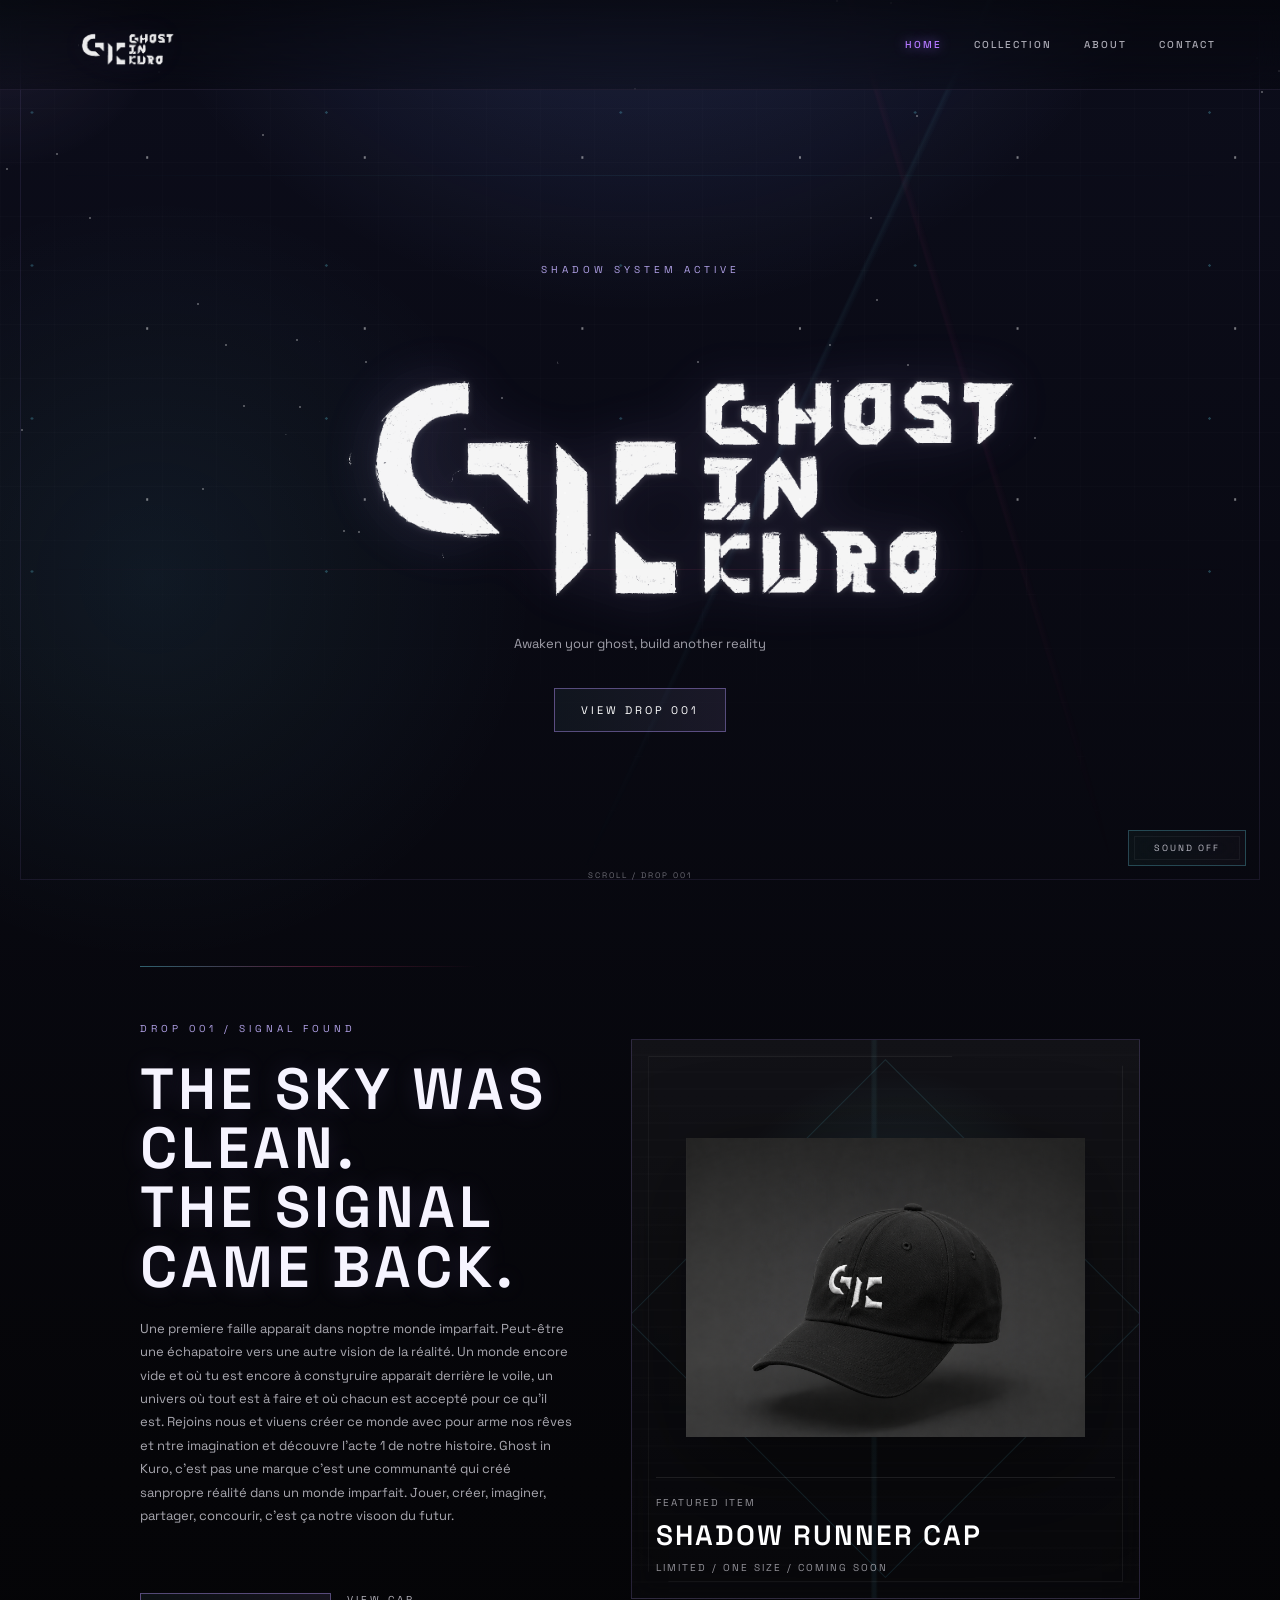
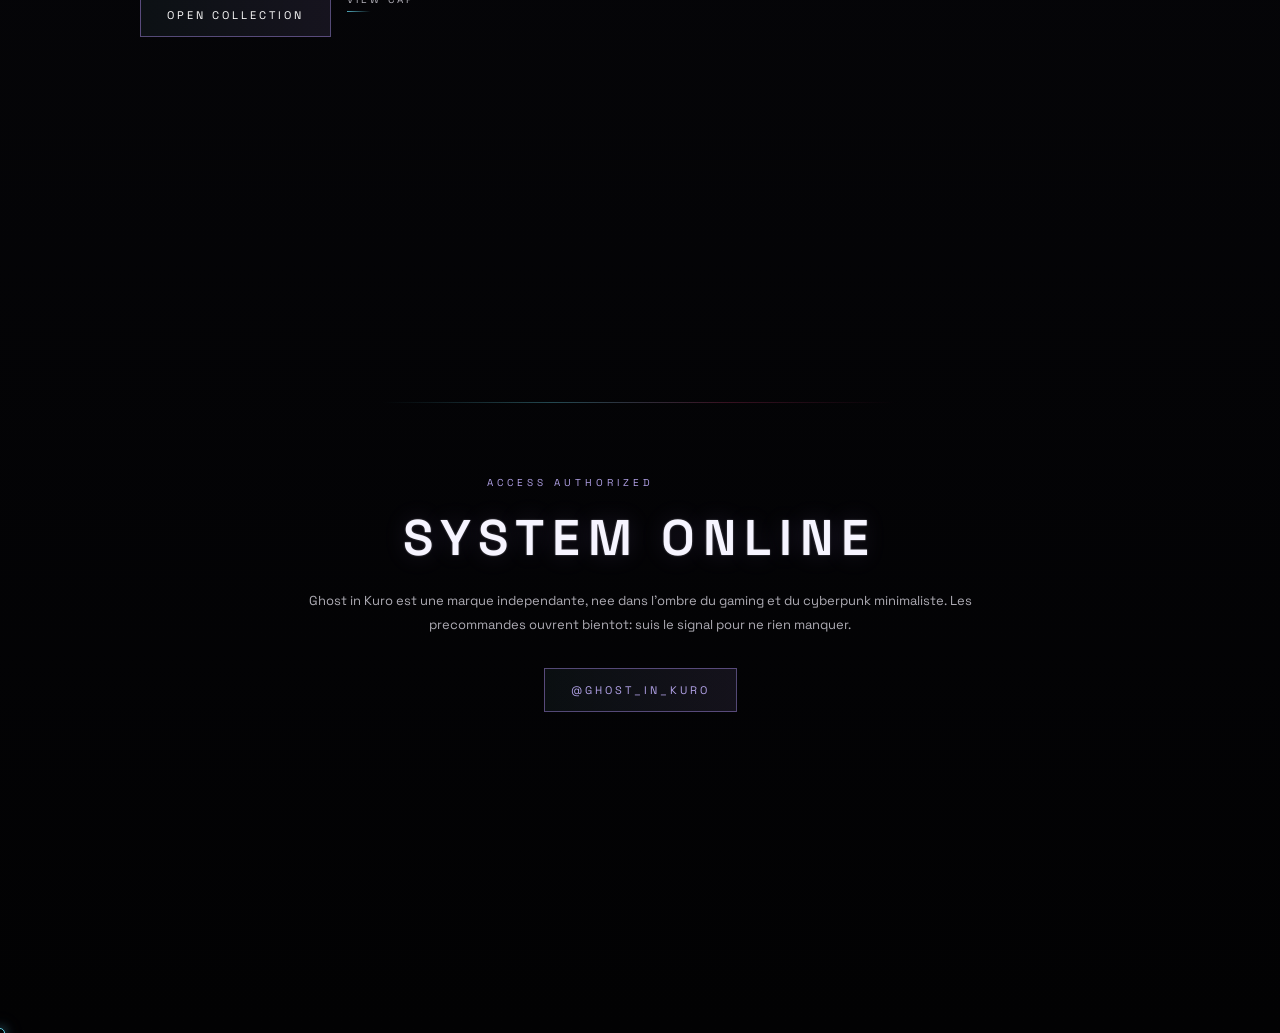
==== commit 7ccb38f9: "changements des textes d'accroches 1" ====
--- a/index.html
+++ b/index.html
@@ -36,7 +36,7 @@
 
     <img class="hero-logo" src="assets/logos/ghost_in_kuro_logo.png" alt="Ghost in Kuro Logo">
 
-    <p>We don't follow light. We become the system.</p>
+    <p>Awaken your ghost, build another reality</p>
 
     <a href="#drop-001" class="enter-btn">VIEW DROP 001</a>
 </section>
@@ -46,9 +46,13 @@
         <p class="system-tag">DROP 001 / SIGNAL FOUND</p>
         <h2>THE SKY WAS CLEAN.<br>THE SIGNAL CAME BACK.</h2>
         <p>
-            Une premiere faille dans le monde parfait. Ghost in Kuro ouvre son
-            premier drop avec des pieces sombres, minimalistes, faites pour rester
-            discretes jusqu'au moment ou le signal apparait.
+            Une premiere faille apparait dans noptre monde imparfait. Peut-être une échapatoire vers une 
+            autre vision de la réalité. Un monde encore vide et où tu est encore à constyruire apparait 
+            derrière le voile, un univers où tout est à faire et où chacun est accepté pour ce qu'il est. 
+            Rejoins nous et viuens créer ce monde avec pour arme nos rêves et ntre imagination et
+            découvre l'acte 1 de notre histoire. 
+            Ghost in Kuro, c'est pas une marque c'est une communanté qui créé sanpropre réalité dans un monde imparfait. 
+            Jouer, créer, imaginer, partager, concourir, c'est ça notre visoon du futur.
         </p>
 
         <div class="drop-actions">
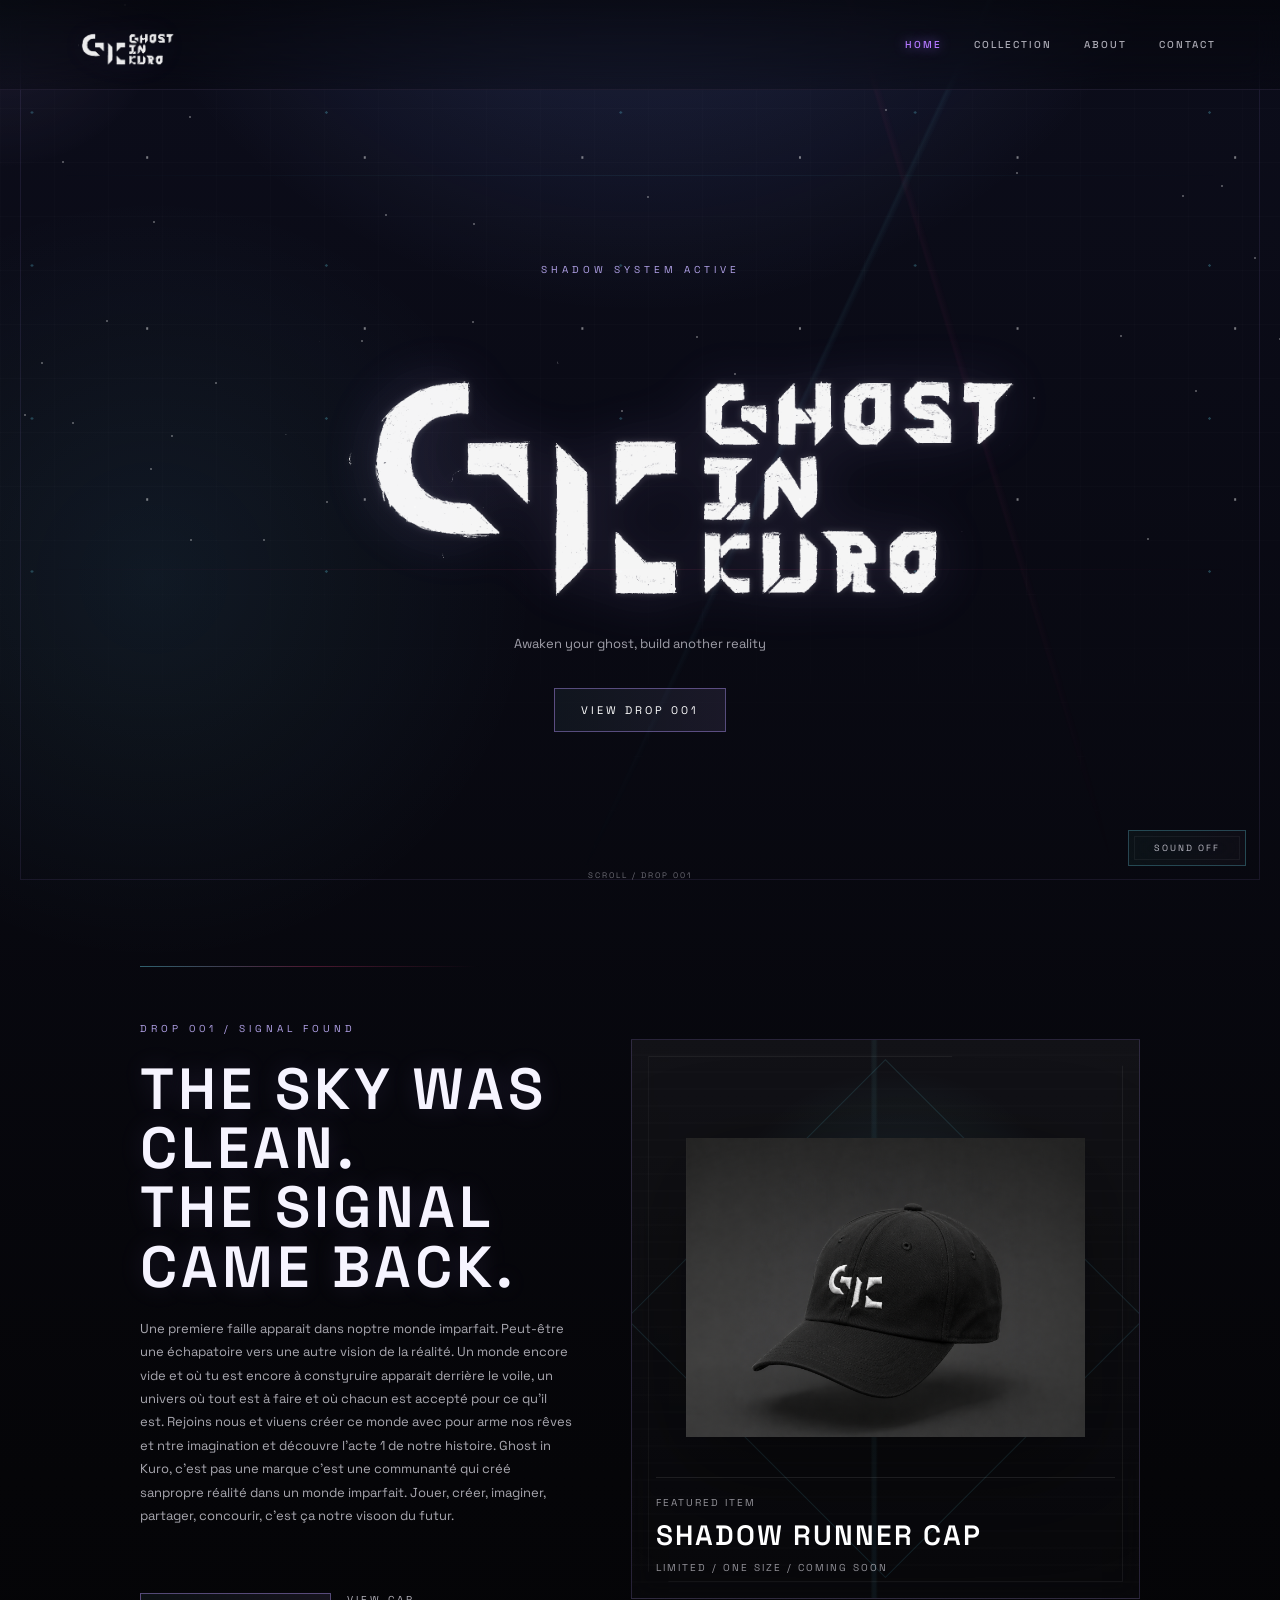
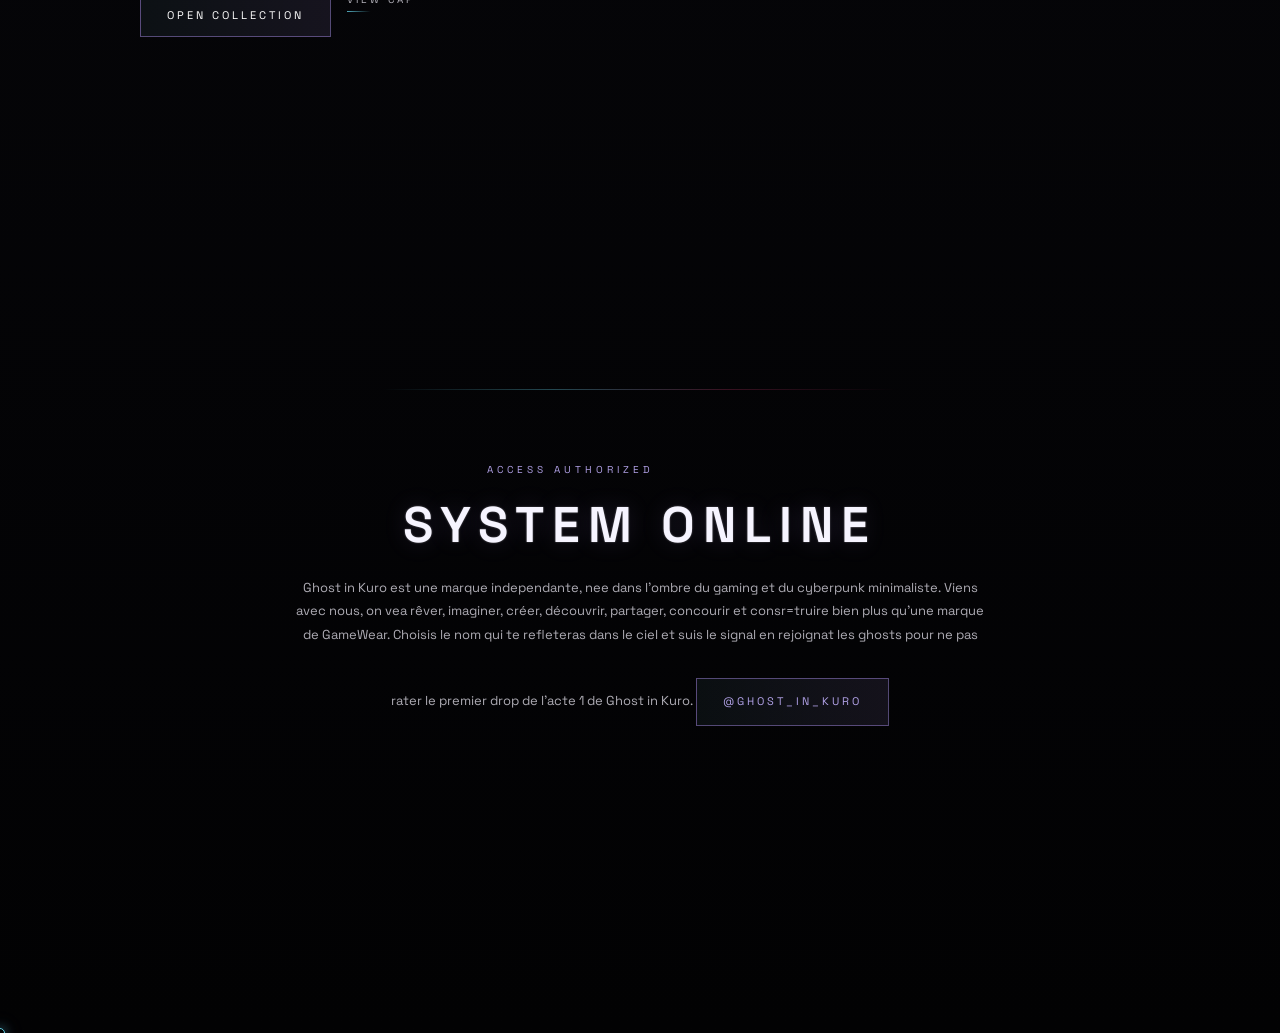
==== commit fb77b191: "changement phrases d'accroches 2" ====
--- a/index.html
+++ b/index.html
@@ -81,9 +81,10 @@
 
         <p class="system-text">
             Ghost in Kuro est une marque independante, nee dans l'ombre du gaming
-            et du cyberpunk minimaliste. Les precommandes ouvrent bientot:
-            suis le signal pour ne rien manquer.
-        </p>
+            et du cyberpunk minimaliste. Viens avec nous, on vea rêver, imaginer, créer, découvrir, 
+            partager, concourir et consr=truire bien plus qu'une marque de GameWear. 
+            Choisis le nom qui te refleteras dans le ciel et suis le signal en rejoignat les ghosts pour
+            ne pas rater le premier drop de l'acte 1 de Ghost in Kuro.
 
         <a href="https://www.instagram.com/ghost_in_kuro" target="_blank" rel="noopener" class="ig-link">
             @ghost_in_kuro
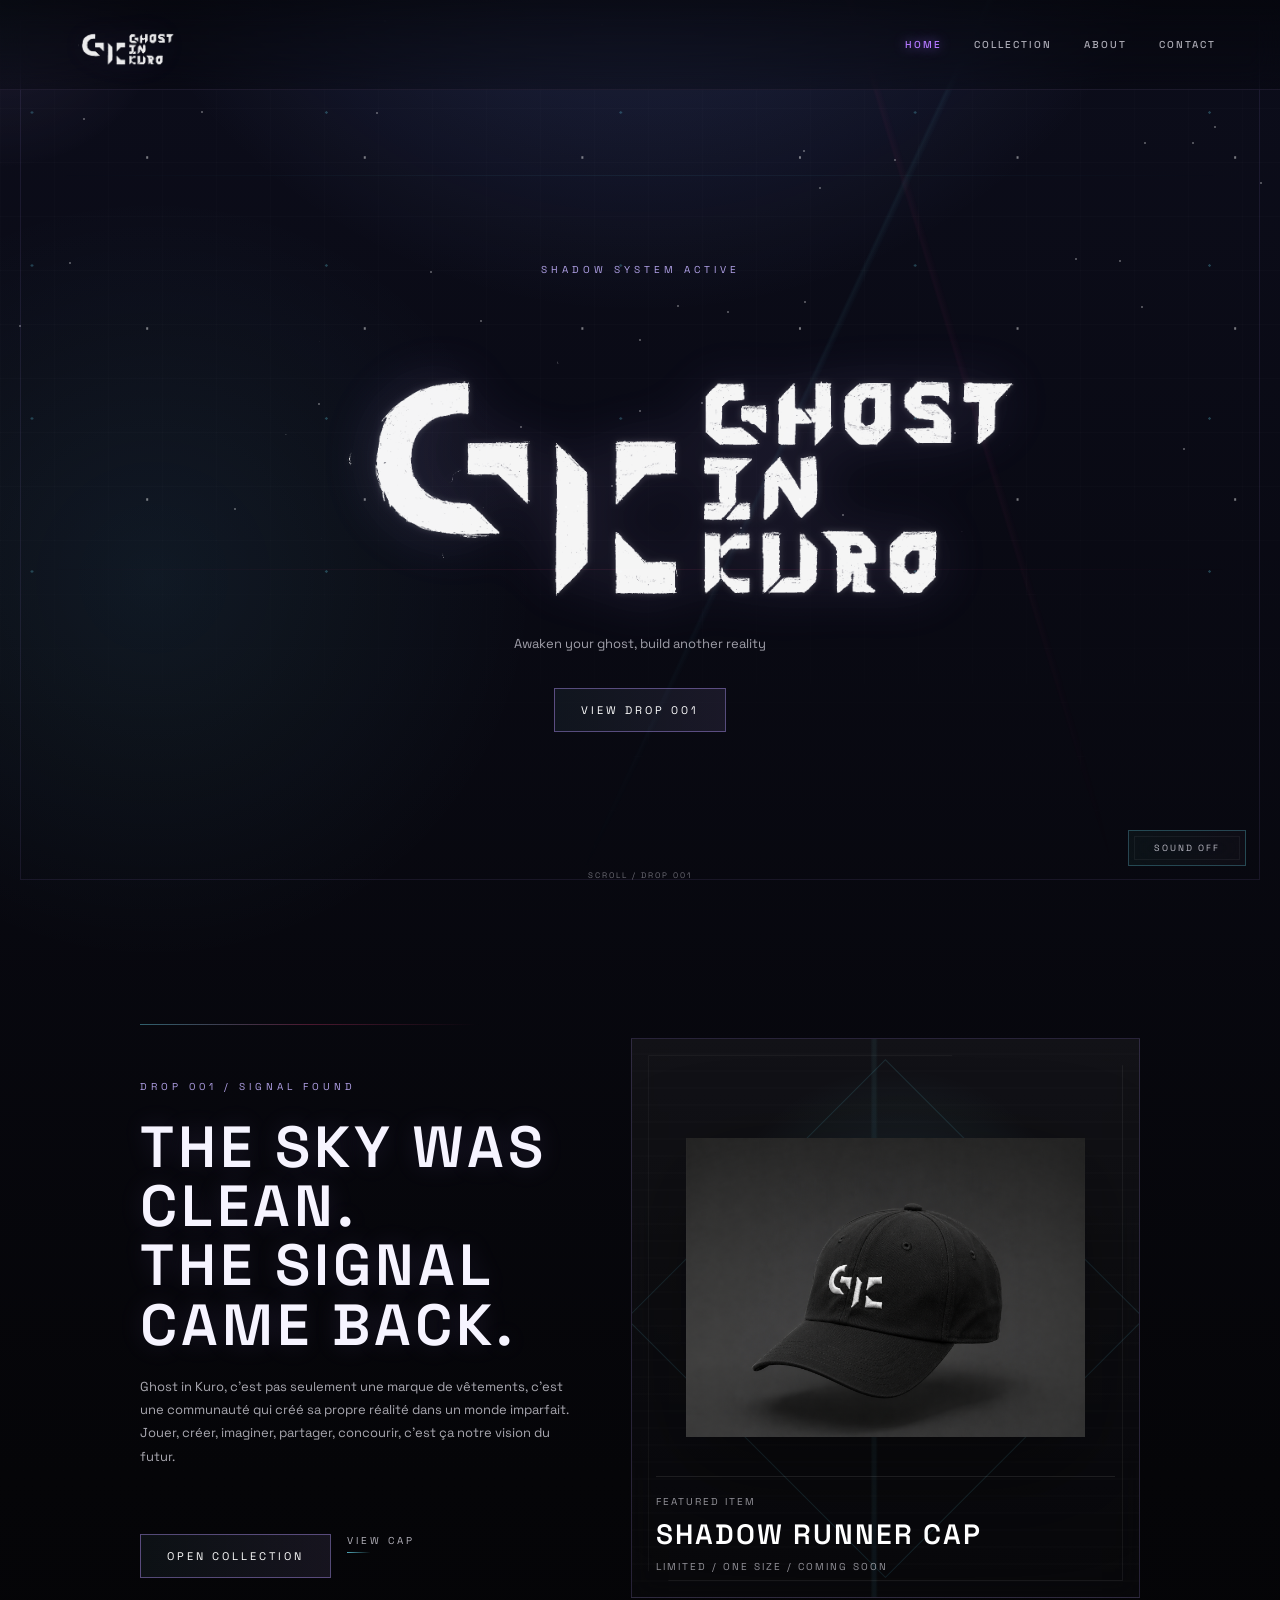
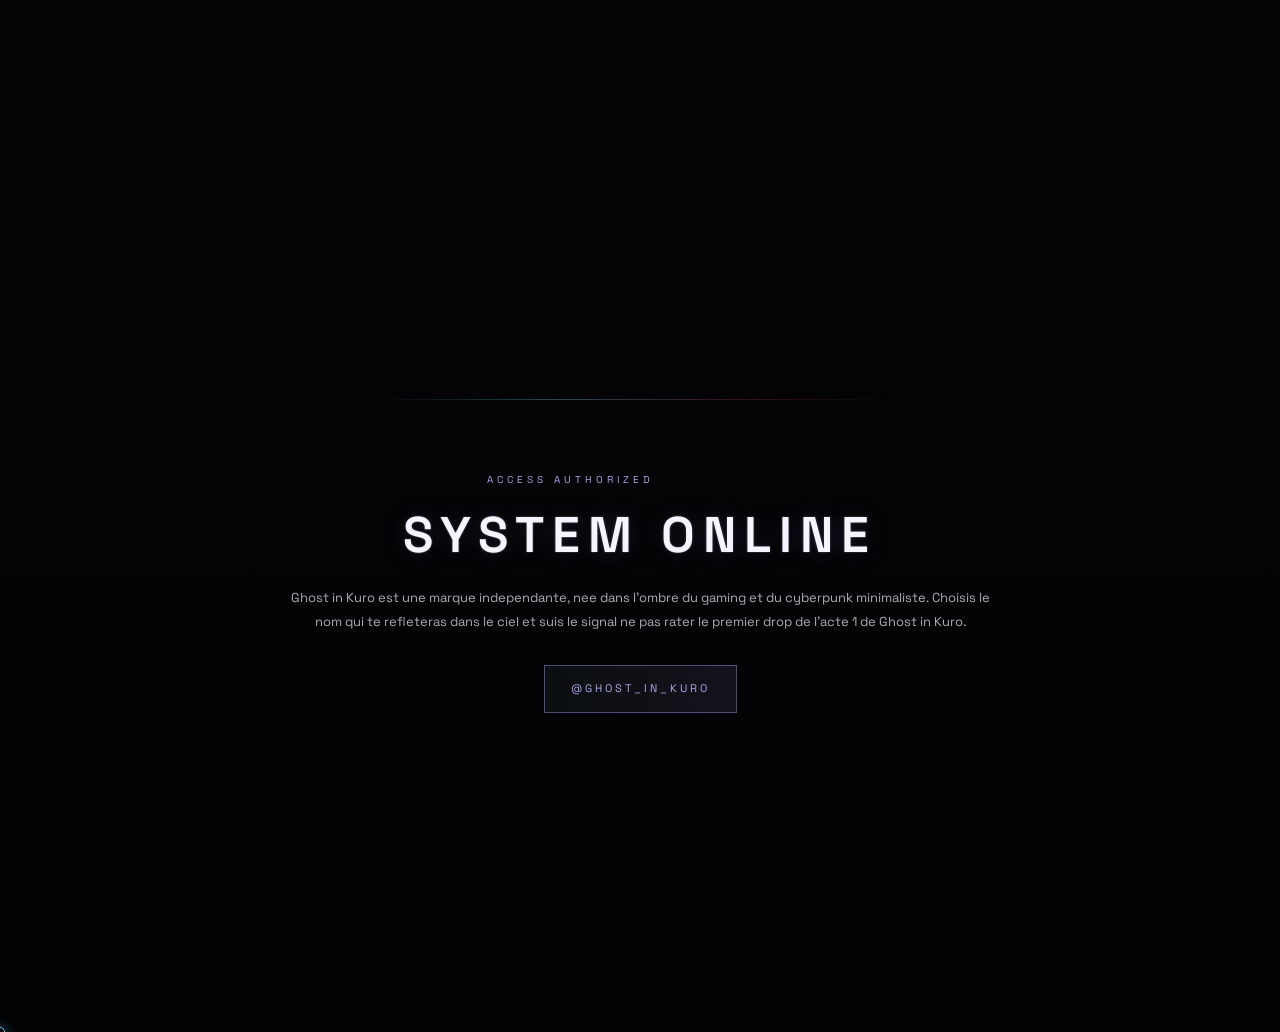
==== commit 70de4ceb: "nouveaux textes" ====
--- a/index.html
+++ b/index.html
@@ -45,14 +45,9 @@
     <div class="drop-copy">
         <p class="system-tag">DROP 001 / SIGNAL FOUND</p>
         <h2>THE SKY WAS CLEAN.<br>THE SIGNAL CAME BACK.</h2>
-        <p>
-            Une premiere faille apparait dans noptre monde imparfait. Peut-être une échapatoire vers une 
-            autre vision de la réalité. Un monde encore vide et où tu est encore à constyruire apparait 
-            derrière le voile, un univers où tout est à faire et où chacun est accepté pour ce qu'il est. 
-            Rejoins nous et viuens créer ce monde avec pour arme nos rêves et ntre imagination et
-            découvre l'acte 1 de notre histoire. 
-            Ghost in Kuro, c'est pas une marque c'est une communanté qui créé sanpropre réalité dans un monde imparfait. 
-            Jouer, créer, imaginer, partager, concourir, c'est ça notre visoon du futur.
+        <p> 
+            Ghost in Kuro, c'est pas seulement une marque de vêtements, c'est une communauté qui créé sa propre réalité dans un monde imparfait. 
+            Jouer, créer, imaginer, partager, concourir, c'est ça notre vision du futur.
         </p>
 
         <div class="drop-actions">
@@ -81,9 +76,8 @@
 
         <p class="system-text">
             Ghost in Kuro est une marque independante, nee dans l'ombre du gaming
-            et du cyberpunk minimaliste. Viens avec nous, on vea rêver, imaginer, créer, découvrir, 
-            partager, concourir et consr=truire bien plus qu'une marque de GameWear. 
-            Choisis le nom qui te refleteras dans le ciel et suis le signal en rejoignat les ghosts pour
+            et du cyberpunk minimaliste.  
+            Choisis le nom qui te refleteras dans le ciel et suis le signal
             ne pas rater le premier drop de l'acte 1 de Ghost in Kuro.
 
         <a href="https://www.instagram.com/ghost_in_kuro" target="_blank" rel="noopener" class="ig-link">
